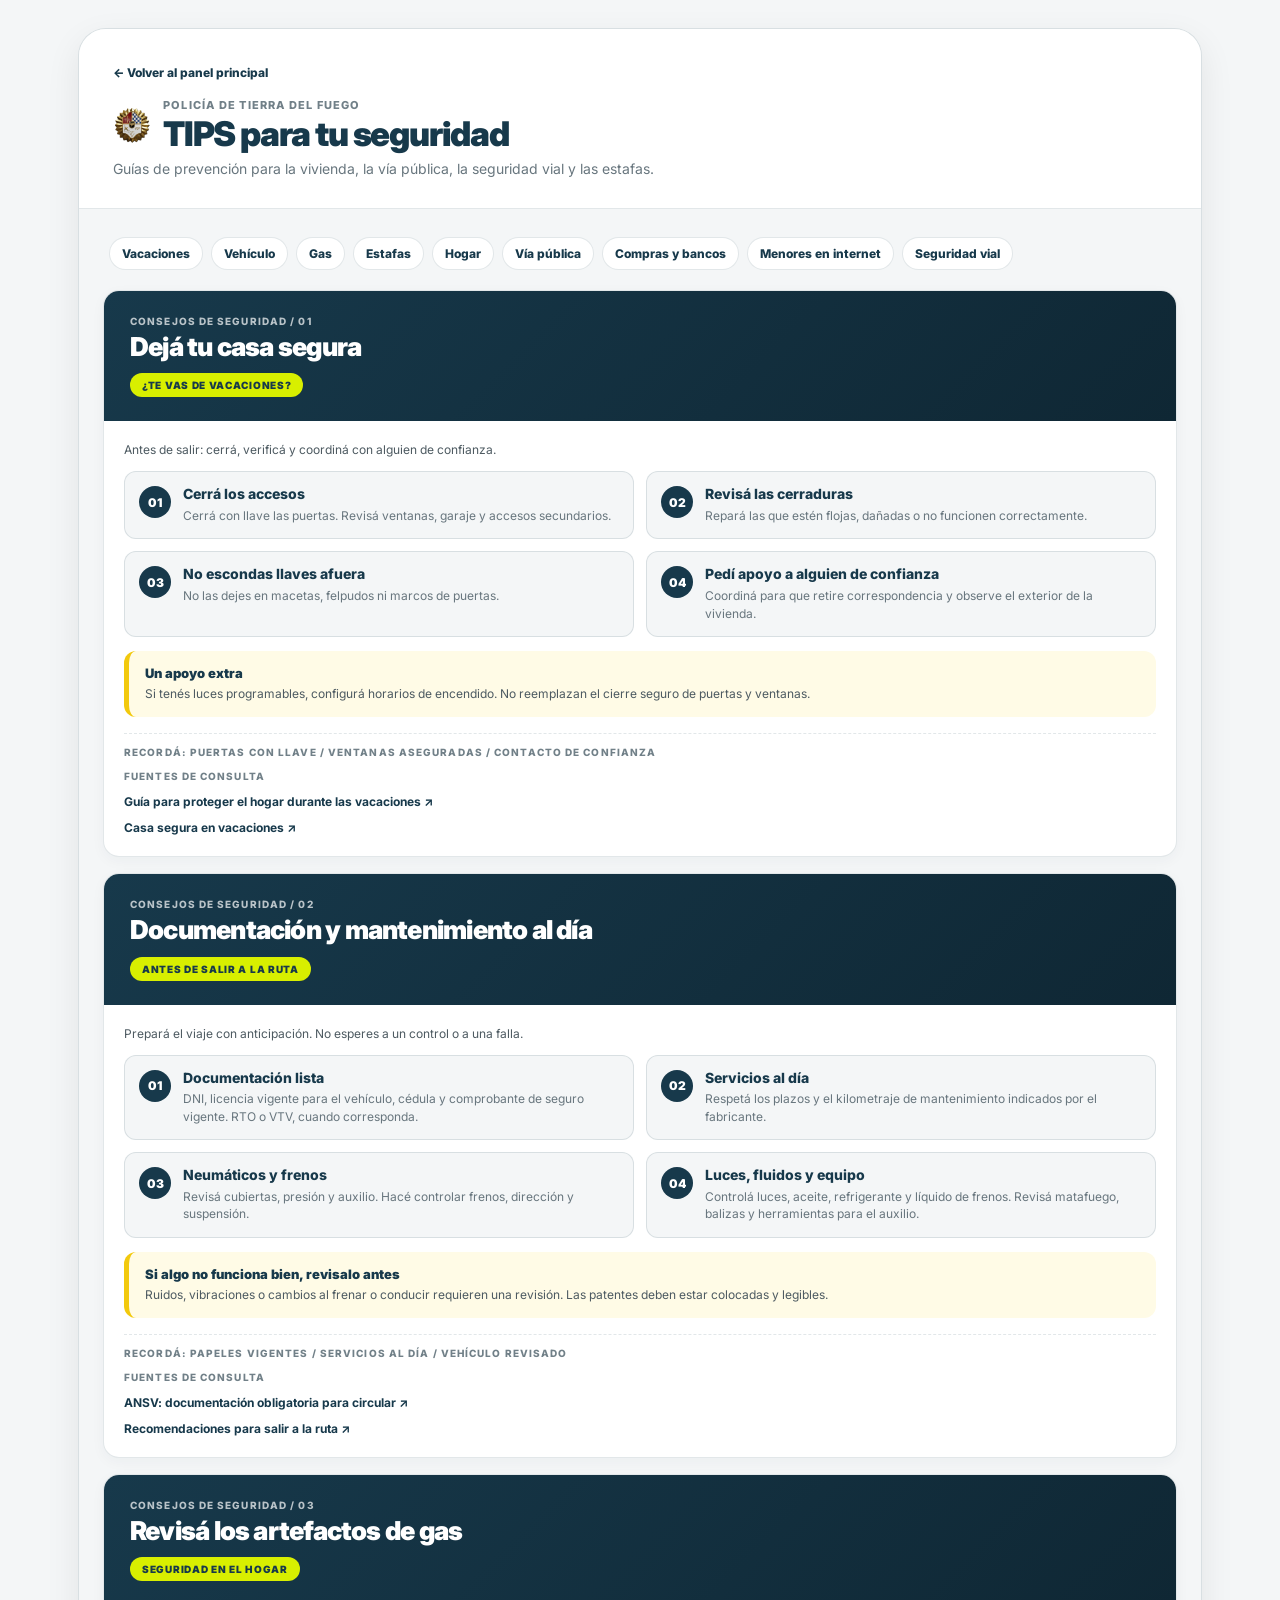
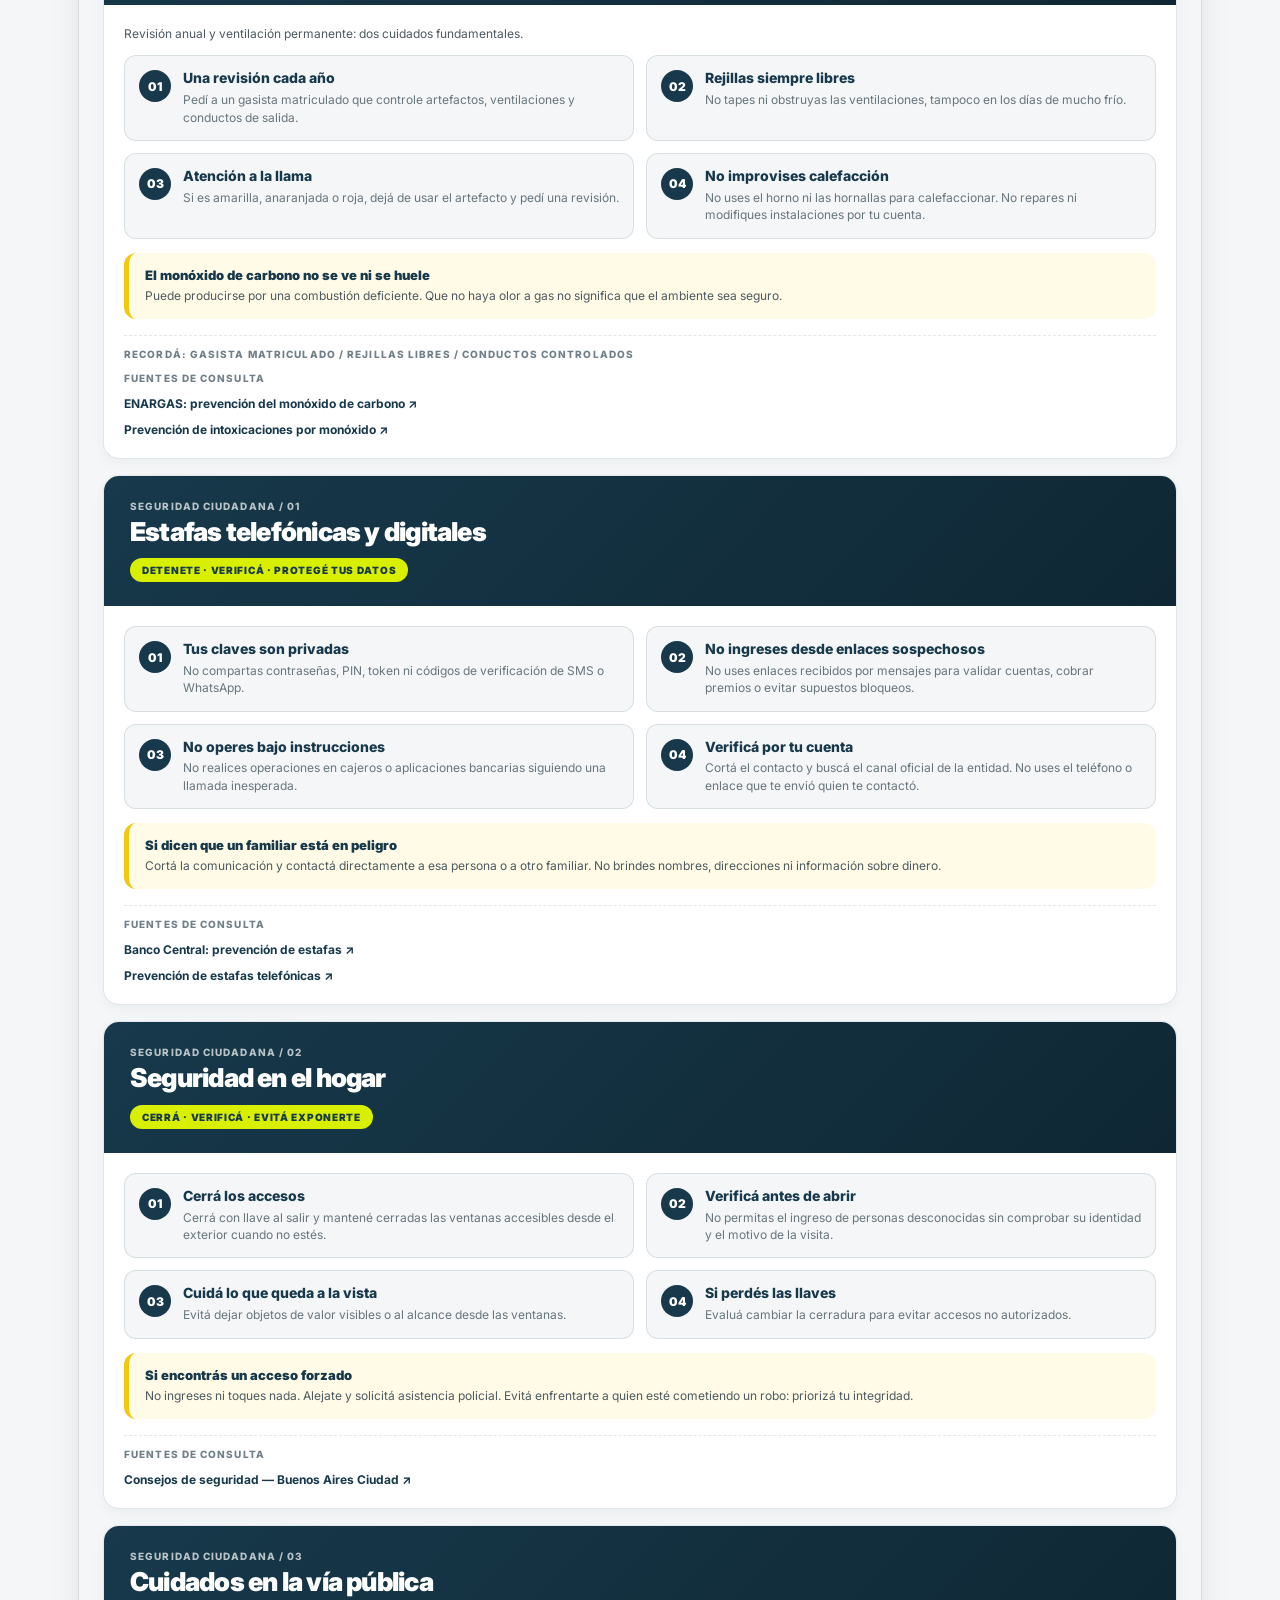
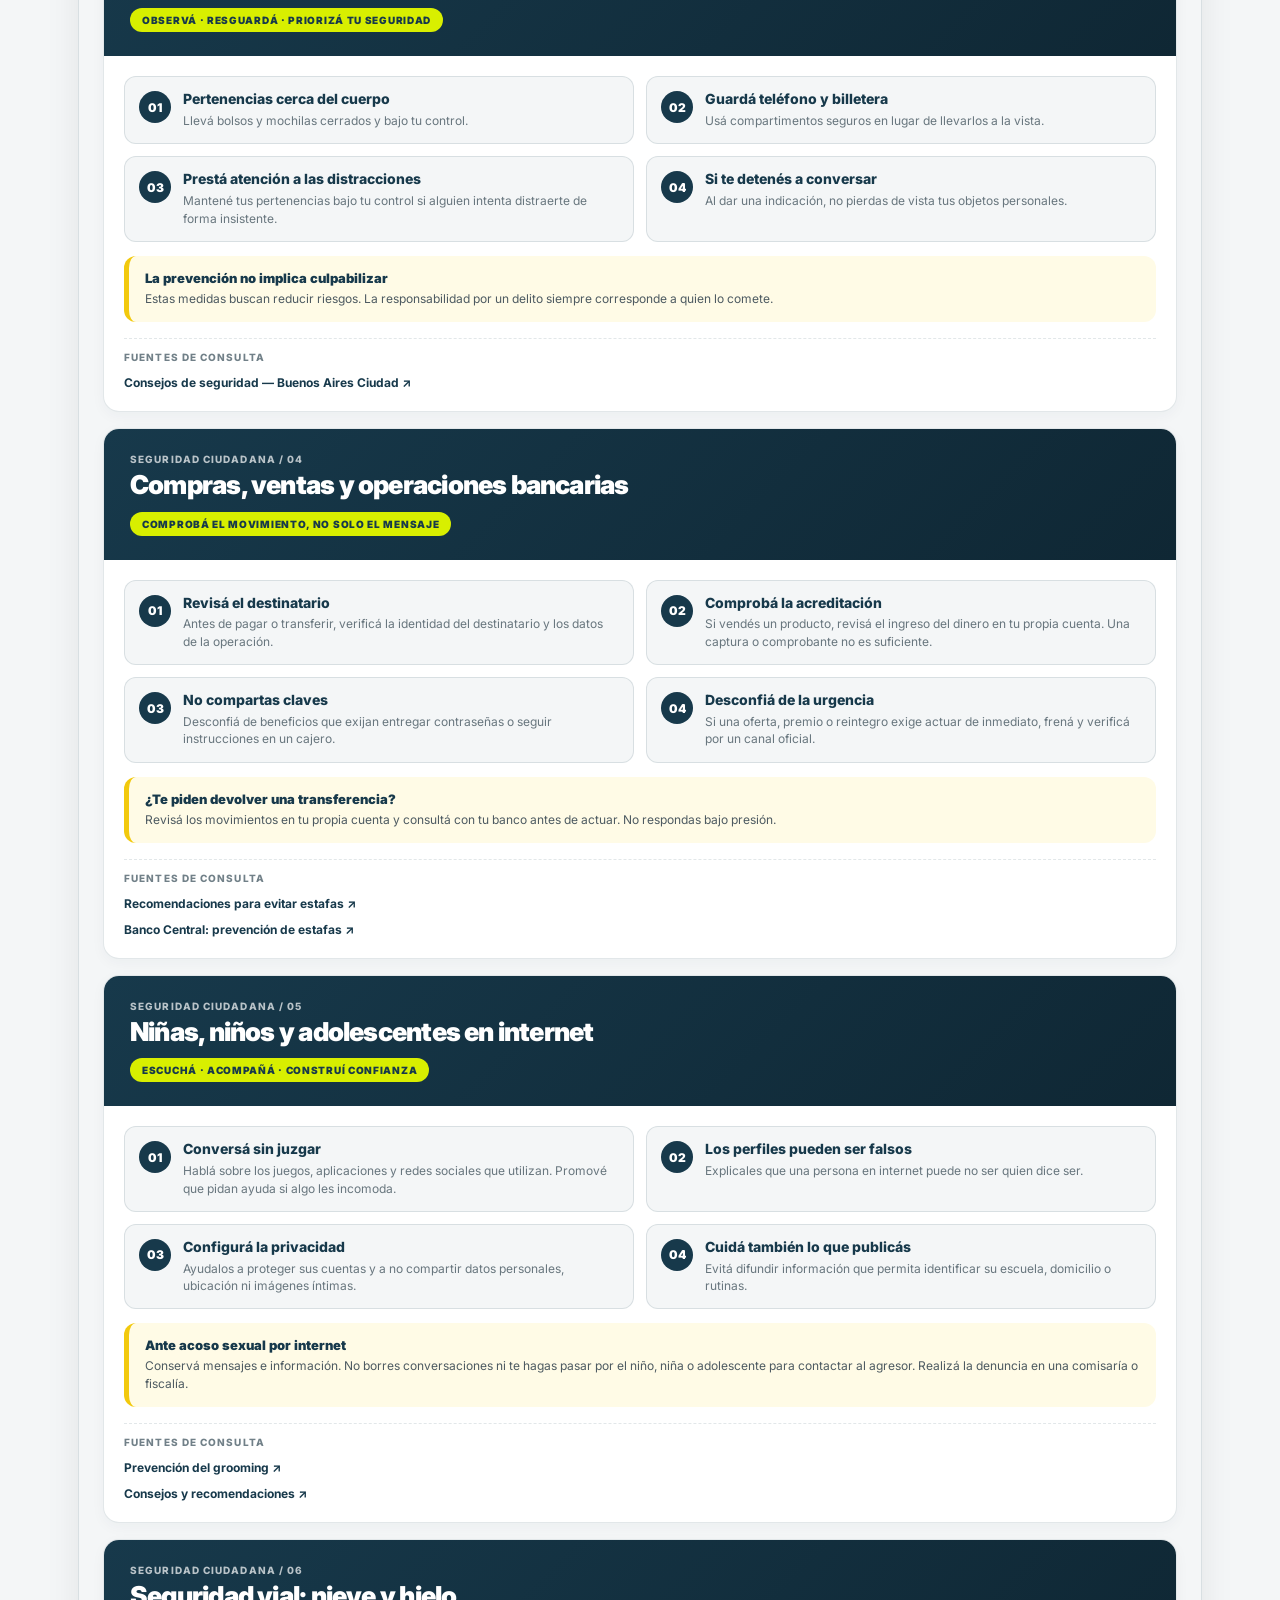
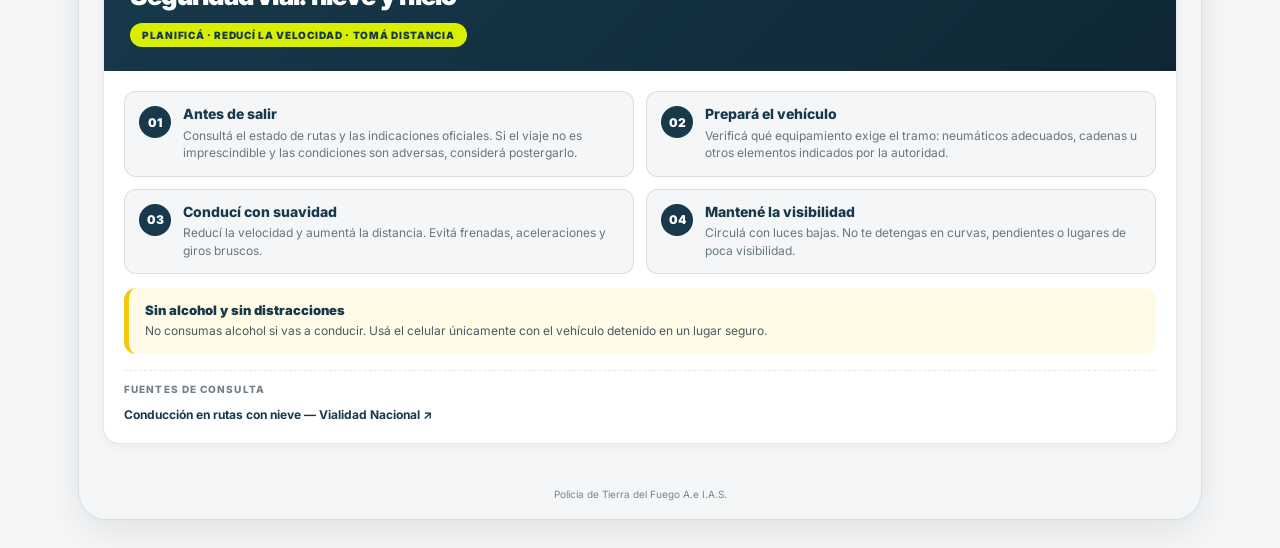
==== consejos.html @ 6f4a9f59 "feat: expand security tips section with detailed guides, navigation, and custom CSS styling" ====
<!doctype html>
<html lang="es">

<head>
  <meta charset="utf-8">
  <meta name="viewport" content="width=device-width,initial-scale=1">
  <title>Consejos de seguridad - Policía de Tierra del Fuego</title>
  <meta name="description"
    content="Guías de prevención para estafas, seguridad en el hogar, vía pública, compras y operaciones bancarias, menores en internet y seguridad vial.">
  <link rel="stylesheet" href="css/styles.css">
</head>

<body>
  <section class="pdtf-safety">
    <div class="pdtf-panel">
      <header class="pdtf-header">
        <a href="index.html" class="pdtf-back">← Volver al panel principal</a>
        <div class="pdtf-header__brand">
          <img src="images/Escudo oro.png" alt="Escudo Policía de Tierra del Fuego" class="pdtf-header__logo">
          <div>
            <p class="pdtf-kicker">Policía de Tierra del Fuego</p>
            <h1 class="pdtf-title">TIPS para tu seguridad</h1>
          </div>
        </div>
        <p class="pdtf-intro">Guías de prevención para la vivienda, la vía pública, la seguridad vial y las estafas.</p>
      </header>

      <main class="pdtf-page-content">
        <nav class="tips-nav" aria-label="Temas">
          <a href="#vacaciones">Vacaciones</a>
          <a href="#vehiculo">Vehículo</a>
          <a href="#gas">Gas</a>
          <a href="#estafas">Estafas</a>
          <a href="#hogar">Hogar</a>
          <a href="#via-publica">Vía pública</a>
          <a href="#compras">Compras y bancos</a>
          <a href="#menores">Menores en internet</a>
          <a href="#vial">Seguridad vial</a>
        </nav>

        <div class="tips-list">

          <article class="tips-card" id="vacaciones">
            <div class="tips-card__head">
              <p class="tips-card__eyebrow">Consejos de seguridad / 01</p>
              <h2 class="tips-card__title">Dejá tu casa segura</h2>
              <span class="tips-card__badge">¿TE VAS DE VACACIONES?</span>
            </div>
            <div class="tips-card__body">
              <p class="tips-card__intro">Antes de salir: cerrá, verificá y coordiná con
                alguien de confianza.</p>
              <ol class="tips-steps">
                <li class="tips-step"><span class="tips-step__num">01</span>
                  <div><span class="tips-step__title">Cerrá los accesos</span><span class="tips-step__desc">Cerrá con
                      llave las puertas. Revisá ventanas, garaje y accesos secundarios.</span></div>
                </li>
                <li class="tips-step"><span class="tips-step__num">02</span>
                  <div><span class="tips-step__title">Revisá las cerraduras</span><span class="tips-step__desc">Repará
                      las que estén flojas, dañadas o no funcionen correctamente.</span></div>
                </li>
                <li class="tips-step"><span class="tips-step__num">03</span>
                  <div><span class="tips-step__title">No escondas llaves afuera</span><span class="tips-step__desc">No
                      las dejes en macetas, felpudos ni marcos de puertas.</span></div>
                </li>
                <li class="tips-step"><span class="tips-step__num">04</span>
                  <div><span class="tips-step__title">Pedí apoyo a alguien de confianza</span><span
                      class="tips-step__desc">Coordiná para que retire correspondencia y observe el exterior de la
                      vivienda.</span></div>
                </li>
              </ol>
              <div class="tips-alert">
                <h3 class="tips-alert__title">Un apoyo extra</h3>
                <p class="tips-alert__text">Si tenés luces programables, configurá horarios de encendido. No reemplazan
                  el cierre seguro de puertas y ventanas.</p>
              </div>
              <div class="tips-sources">
                <p class="tips-sources__title">Recordá: puertas con llave / ventanas aseguradas / contacto de confianza
                </p>
                <p class="tips-sources__title tips-sources__title--spaced">Fuentes de consulta</p>
                <ul>
                  <li><a
                      href="https://www.centinet.com.ar/como-proteger-tu-hogar-durante-las-vacaciones-consejos-esenciales-de-seguridad/"
                      target="_blank" rel="noopener">Guía para proteger el hogar durante las vacaciones</a></li>
                  <li><a href="https://www.detect.com.ar/blog/casa-segura-en-vacaciones" target="_blank"
                      rel="noopener">Casa segura en vacaciones</a></li>
                </ul>
              </div>
            </div>
          </article>

          <article class="tips-card" id="vehiculo">
            <div class="tips-card__head">
              <p class="tips-card__eyebrow">Consejos de seguridad / 02</p>
              <h2 class="tips-card__title">Documentación y mantenimiento al día</h2>
              <span class="tips-card__badge">ANTES DE SALIR A LA RUTA</span>
            </div>
            <div class="tips-card__body">
              <p class="tips-card__intro">Prepará el viaje con anticipación. No esperes a un
                control o a una falla.</p>
              <ol class="tips-steps">
                <li class="tips-step"><span class="tips-step__num">01</span>
                  <div><span class="tips-step__title">Documentación lista</span><span class="tips-step__desc">DNI,
                      licencia vigente para el vehículo, cédula y comprobante de seguro vigente. RTO o VTV, cuando
                      corresponda.</span></div>
                </li>
                <li class="tips-step"><span class="tips-step__num">02</span>
                  <div><span class="tips-step__title">Servicios al día</span><span class="tips-step__desc">Respetá los
                      plazos y el kilometraje de mantenimiento indicados por el fabricante.</span></div>
                </li>
                <li class="tips-step"><span class="tips-step__num">03</span>
                  <div><span class="tips-step__title">Neumáticos y frenos</span><span class="tips-step__desc">Revisá
                      cubiertas, presión y auxilio. Hacé controlar frenos, dirección y suspensión.</span></div>
                </li>
                <li class="tips-step"><span class="tips-step__num">04</span>
                  <div><span class="tips-step__title">Luces, fluidos y equipo</span><span
                      class="tips-step__desc">Controlá luces, aceite, refrigerante y líquido de frenos. Revisá
                      matafuego, balizas y herramientas para el auxilio.</span></div>
                </li>
              </ol>
              <div class="tips-alert">
                <h3 class="tips-alert__title">Si algo no funciona bien, revisalo antes</h3>
                <p class="tips-alert__text">Ruidos, vibraciones o cambios al frenar o conducir requieren una revisión.
                  Las patentes deben estar colocadas y legibles.</p>
              </div>
              <div class="tips-sources">
                <p class="tips-sources__title">Recordá: papeles vigentes / servicios al día / vehículo revisado</p>
                <p class="tips-sources__title tips-sources__title--spaced">Fuentes de consulta</p>
                <ul>
                  <li><a href="https://www.argentina.gob.ar/seguridadvial/licencianacional/documentacion"
                      target="_blank" rel="noopener">ANSV: documentación obligatoria para circular</a></li>
                  <li><a
                      href="https://www.argentina.gob.ar/noticias/recomendaciones-para-salir-la-ruta-sin-complicaciones"
                      target="_blank" rel="noopener">Recomendaciones para salir a la ruta</a></li>
                </ul>
              </div>
            </div>
          </article>

          <article class="tips-card" id="gas">
            <div class="tips-card__head">
              <p class="tips-card__eyebrow">Consejos de seguridad / 03</p>
              <h2 class="tips-card__title">Revisá los artefactos de gas</h2>
              <span class="tips-card__badge">SEGURIDAD EN EL HOGAR</span>
            </div>
            <div class="tips-card__body">
              <p class="tips-card__intro">Revisión anual y ventilación permanente: dos
                cuidados fundamentales.</p>
              <ol class="tips-steps">
                <li class="tips-step"><span class="tips-step__num">01</span>
                  <div><span class="tips-step__title">Una revisión cada año</span><span class="tips-step__desc">Pedí a
                      un gasista matriculado que controle artefactos, ventilaciones y conductos de salida.</span></div>
                </li>
                <li class="tips-step"><span class="tips-step__num">02</span>
                  <div><span class="tips-step__title">Rejillas siempre libres</span><span class="tips-step__desc">No
                      tapes ni obstruyas las ventilaciones, tampoco en los días de mucho frío.</span></div>
                </li>
                <li class="tips-step"><span class="tips-step__num">03</span>
                  <div><span class="tips-step__title">Atención a la llama</span><span class="tips-step__desc">Si es
                      amarilla, anaranjada o roja, dejá de usar el artefacto y pedí una revisión.</span></div>
                </li>
                <li class="tips-step"><span class="tips-step__num">04</span>
                  <div><span class="tips-step__title">No improvises calefacción</span><span class="tips-step__desc">No
                      uses el horno ni las hornallas para calefaccionar. No repares ni modifiques instalaciones por tu
                      cuenta.</span></div>
                </li>
              </ol>
              <div class="tips-alert">
                <h3 class="tips-alert__title">El monóxido de carbono no se ve ni se huele</h3>
                <p class="tips-alert__text">Puede producirse por una combustión deficiente. Que no haya olor a gas no
                  significa que el ambiente sea seguro.</p>
              </div>
              <div class="tips-sources">
                <p class="tips-sources__title">Recordá: gasista matriculado / rejillas libres / conductos controlados
                </p>
                <p class="tips-sources__title tips-sources__title--spaced">Fuentes de consulta</p>
                <ul>
                  <li><a href="https://www.enargas.gob.ar/secciones/monoxido-de-carbono/monoxido-de-carbono.php"
                      target="_blank" rel="noopener">ENARGAS: prevención del monóxido de carbono</a></li>
                  <li><a href="https://www.argentina.gob.ar/produccion/prevencion-intoxicacion-monoxido-carbono"
                      target="_blank" rel="noopener">Prevención de intoxicaciones por monóxido</a></li>
                </ul>
              </div>
            </div>
          </article>


          <article class="tips-card" id="estafas">
            <div class="tips-card__head">
              <p class="tips-card__eyebrow">Seguridad ciudadana / 01</p>
              <h2 class="tips-card__title">Estafas telefónicas y digitales</h2>
              <span class="tips-card__badge">DETENETE · VERIFICÁ · PROTEGÉ TUS DATOS</span>
            </div>
            <div class="tips-card__body">
              <ol class="tips-steps">
                <li class="tips-step"><span class="tips-step__num">01</span>
                  <div><span class="tips-step__title">Tus claves son privadas</span><span class="tips-step__desc">No
                      compartas contraseñas, PIN, token ni códigos de verificación de SMS o WhatsApp.</span></div>
                </li>
                <li class="tips-step"><span class="tips-step__num">02</span>
                  <div><span class="tips-step__title">No ingreses desde enlaces sospechosos</span><span
                      class="tips-step__desc">No uses enlaces recibidos por mensajes para validar cuentas, cobrar
                      premios o evitar supuestos bloqueos.</span></div>
                </li>
                <li class="tips-step"><span class="tips-step__num">03</span>
                  <div><span class="tips-step__title">No operes bajo instrucciones</span><span
                      class="tips-step__desc">No realices operaciones en cajeros o aplicaciones bancarias siguiendo una
                      llamada inesperada.</span></div>
                </li>
                <li class="tips-step"><span class="tips-step__num">04</span>
                  <div><span class="tips-step__title">Verificá por tu cuenta</span><span class="tips-step__desc">Cortá
                      el contacto y buscá el canal oficial de la entidad. No uses el teléfono o enlace que te envió
                      quien te contactó.</span></div>
                </li>
              </ol>
              <div class="tips-alert">
                <h3 class="tips-alert__title">Si dicen que un familiar está en peligro</h3>
                <p class="tips-alert__text">Cortá la comunicación y contactá directamente a esa persona o a otro
                  familiar. No brindes nombres, direcciones ni información sobre dinero.</p>
              </div>
              <div class="tips-sources">
                <p class="tips-sources__title">Fuentes de consulta</p>
                <ul>
                  <li><a href="https://www.bcra.gob.ar/como-prevenir-estafas-virtuales/" target="_blank"
                      rel="noopener">Banco Central: prevención de estafas</a></li>
                  <li><a
                      href="https://buenosaires.gob.ar/gcaba_historico/seguridad/consejos-para-evitar-estafas-virtuales-y-telefonicas"
                      target="_blank" rel="noopener">Prevención de estafas telefónicas</a></li>
                </ul>
              </div>
            </div>
          </article>

          <article class="tips-card" id="hogar">
            <div class="tips-card__head">
              <p class="tips-card__eyebrow">Seguridad ciudadana / 02</p>
              <h2 class="tips-card__title">Seguridad en el hogar</h2>
              <span class="tips-card__badge">CERRÁ · VERIFICÁ · EVITÁ EXPONERTE</span>
            </div>
            <div class="tips-card__body">
              <ol class="tips-steps">
                <li class="tips-step"><span class="tips-step__num">01</span>
                  <div><span class="tips-step__title">Cerrá los accesos</span><span class="tips-step__desc">Cerrá con
                      llave al salir y mantené cerradas las ventanas accesibles desde el exterior cuando no
                      estés.</span></div>
                </li>
                <li class="tips-step"><span class="tips-step__num">02</span>
                  <div><span class="tips-step__title">Verificá antes de abrir</span><span class="tips-step__desc">No
                      permitas el ingreso de personas desconocidas sin comprobar su identidad y el motivo de la
                      visita.</span></div>
                </li>
                <li class="tips-step"><span class="tips-step__num">03</span>
                  <div><span class="tips-step__title">Cuidá lo que queda a la vista</span><span
                      class="tips-step__desc">Evitá dejar objetos de valor visibles o al alcance desde las
                      ventanas.</span></div>
                </li>
                <li class="tips-step"><span class="tips-step__num">04</span>
                  <div><span class="tips-step__title">Si perdés las llaves</span><span class="tips-step__desc">Evaluá
                      cambiar la cerradura para evitar accesos no autorizados.</span></div>
                </li>
              </ol>
              <div class="tips-alert">
                <h3 class="tips-alert__title">Si encontrás un acceso forzado</h3>
                <p class="tips-alert__text">No ingreses ni toques nada. Alejate y solicitá asistencia policial. Evitá
                  enfrentarte a quien esté cometiendo un robo: priorizá tu integridad.</p>
              </div>
              <div class="tips-sources">
                <p class="tips-sources__title">Fuentes de consulta</p>
                <ul>
                  <li><a href="https://buenosaires.gob.ar/gcaba_historico/noticias/consejos-de-seguridad"
                      target="_blank" rel="noopener">Consejos de seguridad — Buenos Aires Ciudad</a></li>
                </ul>
              </div>
            </div>
          </article>

          <article class="tips-card" id="via-publica">
            <div class="tips-card__head">
              <p class="tips-card__eyebrow">Seguridad ciudadana / 03</p>
              <h2 class="tips-card__title">Cuidados en la vía pública</h2>
              <span class="tips-card__badge">OBSERVÁ · RESGUARDÁ · PRIORIZÁ TU SEGURIDAD</span>
            </div>
            <div class="tips-card__body">
              <ol class="tips-steps">
                <li class="tips-step"><span class="tips-step__num">01</span>
                  <div><span class="tips-step__title">Pertenencias cerca del cuerpo</span><span
                      class="tips-step__desc">Llevá bolsos y mochilas cerrados y bajo tu control.</span></div>
                </li>
                <li class="tips-step"><span class="tips-step__num">02</span>
                  <div><span class="tips-step__title">Guardá teléfono y billetera</span><span
                      class="tips-step__desc">Usá compartimentos seguros en lugar de llevarlos a la vista.</span></div>
                </li>
                <li class="tips-step"><span class="tips-step__num">03</span>
                  <div><span class="tips-step__title">Prestá atención a las distracciones</span><span
                      class="tips-step__desc">Mantené tus pertenencias bajo tu control si alguien intenta distraerte de
                      forma insistente.</span></div>
                </li>
                <li class="tips-step"><span class="tips-step__num">04</span>
                  <div><span class="tips-step__title">Si te detenés a conversar</span><span class="tips-step__desc">Al
                      dar una indicación, no pierdas de vista tus objetos personales.</span></div>
                </li>
              </ol>
              <div class="tips-alert">
                <h3 class="tips-alert__title">La prevención no implica culpabilizar</h3>
                <p class="tips-alert__text">Estas medidas buscan reducir riesgos. La responsabilidad por un delito
                  siempre corresponde a quien lo comete.</p>
              </div>
              <div class="tips-sources">
                <p class="tips-sources__title">Fuentes de consulta</p>
                <ul>
                  <li><a href="https://buenosaires.gob.ar/gcaba_historico/noticias/consejos-de-seguridad"
                      target="_blank" rel="noopener">Consejos de seguridad — Buenos Aires Ciudad</a></li>
                </ul>
              </div>
            </div>
          </article>

          <article class="tips-card" id="compras">
            <div class="tips-card__head">
              <p class="tips-card__eyebrow">Seguridad ciudadana / 04</p>
              <h2 class="tips-card__title">Compras, ventas y operaciones bancarias</h2>
              <span class="tips-card__badge">COMPROBÁ EL MOVIMIENTO, NO SOLO EL MENSAJE</span>
            </div>
            <div class="tips-card__body">
              <ol class="tips-steps">
                <li class="tips-step"><span class="tips-step__num">01</span>
                  <div><span class="tips-step__title">Revisá el destinatario</span><span class="tips-step__desc">Antes
                      de pagar o transferir, verificá la identidad del destinatario y los datos de la operación.</span>
                  </div>
                </li>
                <li class="tips-step"><span class="tips-step__num">02</span>
                  <div><span class="tips-step__title">Comprobá la acreditación</span><span class="tips-step__desc">Si
                      vendés un producto, revisá el ingreso del dinero en tu propia cuenta. Una captura o comprobante no
                      es suficiente.</span></div>
                </li>
                <li class="tips-step"><span class="tips-step__num">03</span>
                  <div><span class="tips-step__title">No compartas claves</span><span class="tips-step__desc">Desconfiá
                      de beneficios que exijan entregar contraseñas o seguir instrucciones en un cajero.</span></div>
                </li>
                <li class="tips-step"><span class="tips-step__num">04</span>
                  <div><span class="tips-step__title">Desconfiá de la urgencia</span><span class="tips-step__desc">Si
                      una oferta, premio o reintegro exige actuar de inmediato, frená y verificá por un canal
                      oficial.</span></div>
                </li>
              </ol>
              <div class="tips-alert">
                <h3 class="tips-alert__title">¿Te piden devolver una transferencia?</h3>
                <p class="tips-alert__text">Revisá los movimientos en tu propia cuenta y consultá con tu banco antes de
                  actuar. No respondas bajo presión.</p>
              </div>
              <div class="tips-sources">
                <p class="tips-sources__title">Fuentes de consulta</p>
                <ul>
                  <li><a
                      href="https://www.argentina.gob.ar/seguridad/ciberdelito/recomendaciones-para-evitar-estafas-en-internet"
                      target="_blank" rel="noopener">Recomendaciones para evitar estafas</a></li>
                  <li><a href="https://www.bcra.gob.ar/como-prevenir-estafas-virtuales/" target="_blank"
                      rel="noopener">Banco Central: prevención de estafas</a></li>
                </ul>
              </div>
            </div>
          </article>

          <article class="tips-card" id="menores">
            <div class="tips-card__head">
              <p class="tips-card__eyebrow">Seguridad ciudadana / 05</p>
              <h2 class="tips-card__title">Niñas, niños y adolescentes en internet</h2>
              <span class="tips-card__badge">ESCUCHÁ · ACOMPAÑÁ · CONSTRUÍ CONFIANZA</span>
            </div>
            <div class="tips-card__body">
              <ol class="tips-steps">
                <li class="tips-step"><span class="tips-step__num">01</span>
                  <div><span class="tips-step__title">Conversá sin juzgar</span><span class="tips-step__desc">Hablá
                      sobre los juegos, aplicaciones y redes sociales que utilizan. Promové que pidan ayuda si algo les
                      incomoda.</span></div>
                </li>
                <li class="tips-step"><span class="tips-step__num">02</span>
                  <div><span class="tips-step__title">Los perfiles pueden ser falsos</span><span
                      class="tips-step__desc">Explicales que una persona en internet puede no ser quien dice ser.</span>
                  </div>
                </li>
                <li class="tips-step"><span class="tips-step__num">03</span>
                  <div><span class="tips-step__title">Configurá la privacidad</span><span
                      class="tips-step__desc">Ayudalos a proteger sus cuentas y a no compartir datos personales,
                      ubicación ni imágenes íntimas.</span></div>
                </li>
                <li class="tips-step"><span class="tips-step__num">04</span>
                  <div><span class="tips-step__title">Cuidá también lo que publicás</span><span
                      class="tips-step__desc">Evitá difundir información que permita identificar su escuela, domicilio o
                      rutinas.</span></div>
                </li>
              </ol>
              <div class="tips-alert">
                <h3 class="tips-alert__title">Ante acoso sexual por internet</h3>
                <p class="tips-alert__text">Conservá mensajes e información. No borres conversaciones ni te hagas pasar
                  por el niño, niña o adolescente para contactar al agresor. Realizá la denuncia en una comisaría o
                  fiscalía.</p>
              </div>
              <div class="tips-sources">
                <p class="tips-sources__title">Fuentes de consulta</p>
                <ul>
                  <li><a
                      href="https://www.argentina.gob.ar/justicia/convosenlaweb/situaciones/estrategias-para-prevenir-el-grooming"
                      target="_blank" rel="noopener">Prevención del grooming</a></li>
                  <li><a
                      href="https://www.argentina.gob.ar/justicia/consejos-y-recomendaciones-para-prevenir-el-grooming"
                      target="_blank" rel="noopener">Consejos y recomendaciones</a></li>
                </ul>
              </div>
            </div>
          </article>

          <article class="tips-card" id="vial">
            <div class="tips-card__head">
              <p class="tips-card__eyebrow">Seguridad ciudadana / 06</p>
              <h2 class="tips-card__title">Seguridad vial: nieve y hielo</h2>
              <span class="tips-card__badge">PLANIFICÁ · REDUCÍ LA VELOCIDAD · TOMÁ DISTANCIA</span>
            </div>
            <div class="tips-card__body">
              <ol class="tips-steps">
                <li class="tips-step"><span class="tips-step__num">01</span>
                  <div><span class="tips-step__title">Antes de salir</span><span class="tips-step__desc">Consultá el
                      estado de rutas y las indicaciones oficiales. Si el viaje no es imprescindible y las condiciones
                      son adversas, considerá postergarlo.</span></div>
                </li>
                <li class="tips-step"><span class="tips-step__num">02</span>
                  <div><span class="tips-step__title">Prepará el vehículo</span><span class="tips-step__desc">Verificá
                      qué equipamiento exige el tramo: neumáticos adecuados, cadenas u otros elementos indicados por la
                      autoridad.</span></div>
                </li>
                <li class="tips-step"><span class="tips-step__num">03</span>
                  <div><span class="tips-step__title">Conducí con suavidad</span><span class="tips-step__desc">Reducí la
                      velocidad y aumentá la distancia. Evitá frenadas, aceleraciones y giros bruscos.</span></div>
                </li>
                <li class="tips-step"><span class="tips-step__num">04</span>
                  <div><span class="tips-step__title">Mantené la visibilidad</span><span class="tips-step__desc">Circulá
                      con luces bajas. No te detengas en curvas, pendientes o lugares de poca visibilidad.</span></div>
                </li>
              </ol>
              <div class="tips-alert">
                <h3 class="tips-alert__title">Sin alcohol y sin distracciones</h3>
                <p class="tips-alert__text">No consumas alcohol si vas a conducir. Usá el celular únicamente con el
                  vehículo detenido en un lugar seguro.</p>
              </div>
              <div class="tips-sources">
                <p class="tips-sources__title">Fuentes de consulta</p>
                <ul>
                  <li><a
                      href="https://www.argentina.gob.ar/noticias/recomendaciones-para-manejar-en-rutas-y-caminos-con-nieve-sobre-la-calzada"
                      target="_blank" rel="noopener">Conducción en rutas con nieve — Vialidad Nacional</a></li>
                </ul>
              </div>
            </div>
          </article>

        </div>
      </main>

      <footer class="pdtf-footer">Policía de Tierra del Fuego A.e I.A.S.</footer>
    </div>
  </section>
</body>

</html>
---- css/styles.css ----
@import url('https://fonts.googleapis.com/css2?family=Inter:wght@400;500;600;700;800;900&display=swap');
:root{--pdtf-blue:#17394b;--pdtf-blue-dark:#0f2734;--pdtf-green:#047e1a;--pdtf-red:#f20d0d;--pdtf-yellow:#f2c90d;--pdtf-lime:#d8ef00;--pdtf-bg:#f4f6f7;--pdtf-card-bg:#fff;--pdtf-muted:#68767e;--pdtf-line:rgba(23,57,75,.12);--pdtf-shadow:0 12px 34px rgba(0,0,0,.08);--pdtf-shadow-hover:0 12px 28px rgba(23,57,75,.12);--pdtf-radius-lg:24px;--pdtf-radius-md:16px;--pdtf-transition:all .2s cubic-bezier(.4,0,.2,1)}
*{box-sizing:border-box}html,body{margin:0;background:var(--pdtf-bg)}body{color:var(--pdtf-blue);font-family:Inter,-apple-system,BlinkMacSystemFont,"Segoe UI",sans-serif;-webkit-font-smoothing:antialiased}
.pdtf-safety{width:100%;max-width:1180px;margin:auto;padding:16px}.pdtf-panel{overflow:hidden;background:var(--pdtf-bg);border:1px solid var(--pdtf-line);border-radius:var(--pdtf-radius-lg);box-shadow:var(--pdtf-shadow)}.pdtf-header{padding:22px 18px 20px;background:#fff;border-bottom:1px solid var(--pdtf-line)}.pdtf-header__brand{display:flex;align-items:center;gap:12px;margin-bottom:8px}.pdtf-header__logo{width:auto;height:38px;object-fit:contain}.pdtf-kicker{margin:0;color:#718088;font-size:11px;font-weight:800;letter-spacing:.11em;text-transform:uppercase}.pdtf-title{margin:4px 0 0;color:var(--pdtf-blue);font-size:clamp(23px,7vw,34px);font-weight:900;letter-spacing:-.035em;line-height:1.04}.pdtf-intro{max-width:650px;margin:8px 0 0;color:var(--pdtf-muted);font-size:13px;line-height:1.45}.pdtf-back{display:inline-flex;align-items:center;gap:7px;margin-bottom:18px;color:var(--pdtf-blue);font-size:12px;font-weight:800;text-decoration:none}.pdtf-back:hover{color:#35647c}.pdtf-back svg{width:16px;height:16px}
.pdtf-911{display:grid;grid-template-columns:1fr auto;gap:16px;align-items:center;padding:24px 18px;background:linear-gradient(135deg,var(--pdtf-blue),var(--pdtf-blue-dark));color:#fff;text-decoration:none;transition:var(--pdtf-transition)}.pdtf-911:hover{background:linear-gradient(135deg,#1d465c,#123041)}.pdtf-911__number{display:block;font-size:clamp(76px,23vw,128px);font-weight:900;letter-spacing:-.075em;line-height:.8}.pdtf-911__title{display:block;margin-top:15px;font-size:17px;font-weight:800}.pdtf-911__desc{display:block;max-width:580px;margin-top:7px;color:rgba(255,255,255,.82);font-size:12px;line-height:1.45}.pdtf-911__badge{display:inline-flex;align-items:center;gap:6px;margin-top:12px;padding:6px 12px;border-radius:999px;background:var(--pdtf-lime);color:var(--pdtf-blue);font-size:10px;font-weight:900;letter-spacing:.07em}.pdtf-911__badge:before{width:6px;height:6px;border-radius:50%;background:var(--pdtf-blue);content:''}.pdtf-911__call{display:grid;width:58px;height:58px;place-items:center;border-radius:50%;background:#fff;color:var(--pdtf-blue);box-shadow:0 6px 18px rgba(0,0,0,.2);transition:var(--pdtf-transition)}.pdtf-911:hover .pdtf-911__call{background:var(--pdtf-lime);transform:scale(1.08)}.pdtf-911__call svg{width:28px;height:28px}
.pdtf-emergency-grid{display:grid;grid-template-columns:repeat(3,minmax(0,1fr));gap:1px;background:var(--pdtf-line);border-bottom:1px solid var(--pdtf-line)}.pdtf-emergency{display:flex;min-width:0;min-height:154px;flex-direction:column;justify-content:space-between;padding:16px 10px 14px;color:#fff;text-decoration:none;transition:var(--pdtf-transition)}.pdtf-emergency--107{background:var(--pdtf-green)}.pdtf-emergency--100{background:var(--pdtf-red)}.pdtf-emergency--103{background:var(--pdtf-yellow);color:#252525}.pdtf-emergency__icon{width:28px;height:28px;margin-bottom:12px}.pdtf-emergency__number{display:block;font-size:clamp(34px,11vw,54px);font-weight:900;letter-spacing:-.065em;line-height:.85}.pdtf-emergency__label{display:block;margin-top:9px;font-size:10px;font-weight:800;line-height:1.15;text-transform:uppercase}.pdtf-emergency__action{margin-top:16px;font-size:9px;font-weight:800;letter-spacing:.03em;opacity:.9;text-transform:uppercase}
.pdtf-tools,.pdtf-page-content{padding:18px 12px 12px}.pdtf-section-title{margin:0 6px 12px;font-size:14px;font-weight:900;letter-spacing:.04em;text-transform:uppercase}.pdtf-tool-grid,.pdtf-zone-grid,.comisarias-grid{display:grid;grid-template-columns:1fr;gap:10px}.pdtf-tool,.pdtf-zone-card,.comisaria-card{border:1px solid var(--pdtf-line);border-radius:var(--pdtf-radius-md);background:#fff;box-shadow:0 4px 14px rgba(23,57,75,.04);transition:var(--pdtf-transition)}.pdtf-tool:hover,.pdtf-zone-card:hover,.comisaria-card:hover{border-color:rgba(23,57,75,.35);box-shadow:var(--pdtf-shadow-hover);transform:translateY(-3px)}.pdtf-tool{display:flex;min-height:132px;flex-direction:column;justify-content:space-between;gap:16px;padding:16px 13px;color:var(--pdtf-blue);text-decoration:none}.pdtf-tool__icon{width:35px;height:35px}.pdtf-tool__title{display:block;font-size:13px;font-weight:800;line-height:1.18}.pdtf-tool__desc{display:block;margin-top:5px;color:var(--pdtf-muted);font-size:10px;line-height:1.3}.pdtf-footer{margin-top:6px;padding:15px 18px 18px;color:#77858c;font-size:10px;line-height:1.4;text-align:center}
.pdtf-zone-card{display:flex;min-height:150px;flex-direction:column;justify-content:space-between;gap:18px;padding:18px;color:var(--pdtf-blue);text-decoration:none}.pdtf-zone-card__icon{width:38px;height:38px}.pdtf-zone-card__name{display:block;font-size:18px;font-weight:900;letter-spacing:-.025em}.pdtf-zone-card__city{display:block;margin-top:5px;color:var(--pdtf-muted);font-size:12px;font-weight:600}.pdtf-zone-card__action{font-size:11px;font-weight:800;text-transform:uppercase}.pdtf-navigation{display:flex;justify-content:center;padding:22px 12px 6px}.pdtf-button{display:inline-flex;align-items:center;gap:8px;padding:10px 14px;border:1px solid var(--pdtf-line);border-radius:10px;background:#fff;color:var(--pdtf-blue);font-size:12px;font-weight:800;text-decoration:none;transition:var(--pdtf-transition)}.pdtf-button:hover{border-color:var(--pdtf-blue);background:var(--pdtf-blue);color:#fff}.pdtf-button svg{width:17px;height:17px}
.loading-spinner{display:flex;min-height:210px;flex-direction:column;align-items:center;justify-content:center;gap:12px;color:var(--pdtf-muted);font-size:13px}.loading-spinner.hidden{display:none}.spinner{width:32px;height:32px;border:3px solid rgba(23,57,75,.15);border-top-color:var(--pdtf-blue);border-radius:50%;animation:pdtf-spin .8s linear infinite}@keyframes pdtf-spin{to{transform:rotate(360deg)}}.comisaria-card{display:flex;overflow:hidden;flex-direction:column}.comisaria-img-wrapper{height:150px;background:linear-gradient(135deg,var(--pdtf-blue),var(--pdtf-blue-dark))}.comisaria-img-wrapper img{width:100%;height:100%;object-fit:cover}.comisaria-info{display:flex;flex-grow:1;flex-direction:column;padding:18px}.comisaria-title{margin:0 0 14px;font-size:19px;font-weight:900;letter-spacing:-.025em;line-height:1.14}.comisaria-title .city-suffix{display:block;margin-top:5px;color:var(--pdtf-muted);font-size:12px;font-weight:600;letter-spacing:0}.comisaria-contact-list{display:grid;gap:7px;margin:0 0 18px;padding:0;color:var(--pdtf-muted);font-size:12px;font-weight:600;line-height:1.35;list-style:none}.comisaria-contact-list li{display:flex;gap:7px}.comisaria-contact-list li:before{width:5px;height:5px;flex:none;margin-top:5px;border-radius:50%;background:var(--pdtf-blue);content:''}.comisaria-actions{display:grid;grid-template-columns:repeat(3,1fr);gap:8px;margin-top:auto}.action-btn{display:inline-flex;align-items:center;justify-content:center;gap:5px;min-height:38px;padding:8px 5px;border:1px solid var(--pdtf-line);border-radius:9px;background:var(--pdtf-bg);color:var(--pdtf-blue);font-size:11px;font-weight:800;text-decoration:none;transition:var(--pdtf-transition)}.action-btn:hover{border-color:var(--pdtf-blue);background:var(--pdtf-blue);color:#fff}.action-btn svg{width:15px;height:15px}.pdtf-empty,.pdtf-placeholder{width:100%;padding:24px 18px;border:1px dashed var(--pdtf-line);border-radius:var(--pdtf-radius-md);color:var(--pdtf-muted);font-size:13px;line-height:1.55;text-align:center}.pdtf-placeholder{background:rgba(255,255,255,.55);text-align:left}.pdtf-safety a:focus-visible{outline:3px solid #6ba9c8;outline-offset:3px}.pdtf-iframe-wrapper{width:100%;height:75vh;min-height:520px;border-radius:var(--pdtf-radius-md);overflow:hidden;border:1px solid var(--pdtf-line);background:#fff;box-shadow:0 4px 14px rgba(23,57,75,.04)}.pdtf-iframe{width:100%;height:100%;border:none;display:block}.pdtf-iframe-fallback{margin-top:12px;text-align:center;font-size:12px;color:var(--pdtf-muted)}.pdtf-iframe-fallback a{color:var(--pdtf-blue);font-weight:700;text-decoration:none}.pdtf-iframe-fallback a:hover{text-decoration:underline}
@media(min-width:700px){.pdtf-safety{padding:22px}.pdtf-panel{border-radius:28px}.pdtf-header{padding:28px 28px 24px}.pdtf-intro{font-size:14px}.pdtf-911{padding:34px 30px;gap:30px}.pdtf-911__call{width:68px;height:68px}.pdtf-911__title{font-size:20px}.pdtf-911__desc{font-size:13px}.pdtf-emergency{min-height:190px;padding:22px}.pdtf-emergency__icon{width:34px;height:34px}.pdtf-emergency__label{font-size:12px}.pdtf-emergency__action{font-size:10px}.pdtf-tools,.pdtf-page-content{padding:24px 20px 18px}.pdtf-tool-grid{grid-template-columns:repeat(2,minmax(0,1fr));gap:12px}.pdtf-zone-grid,.comisarias-grid{grid-template-columns:repeat(3,minmax(0,1fr));gap:12px}.pdtf-tool{min-height:150px;padding:18px}.pdtf-tool__title{font-size:14px}.pdtf-tool__desc{font-size:11px}.comisaria-img-wrapper{height:170px}}@media(min-width:1024px){.pdtf-safety{padding:28px}.pdtf-header{padding:32px 34px 28px}.pdtf-911{padding:40px 36px}.pdtf-911__number{font-size:132px}.pdtf-emergency{min-height:210px;padding:26px}.pdtf-tools,.pdtf-page-content{padding:28px 24px 22px}.pdtf-tool-grid{grid-template-columns:repeat(4,minmax(0,1fr));gap:14px}.pdtf-tool{min-height:164px;padding:20px}.pdtf-tool__icon{width:40px;height:40px}}@media(prefers-reduced-motion:reduce){*,*:before,*:after{animation-duration:.01ms!important;transition-duration:.01ms!important}}

/* ==========================================================================
   Componentes por página (centralizados desde bloques <style> inline)
   ========================================================================== */

/* --- consejos.html: tarjetas de consejos --- */
.tips-nav{display:flex;flex-wrap:wrap;gap:8px;margin:0 6px 20px}
.tips-nav a{padding:8px 12px;border:1px solid var(--pdtf-line);border-radius:999px;background:#fff;color:var(--pdtf-blue);font-size:12px;font-weight:800;text-decoration:none;transition:var(--pdtf-transition)}
.tips-nav a:hover{background:var(--pdtf-blue);border-color:var(--pdtf-blue);color:#fff}
.tips-list{display:grid;gap:16px}
.tips-card{scroll-margin-top:16px;overflow:hidden;border:1px solid var(--pdtf-line);border-radius:var(--pdtf-radius-md);background:#fff;box-shadow:0 4px 14px rgba(23,57,75,.04)}
.tips-card__head{padding:20px 18px;background:linear-gradient(135deg,var(--pdtf-blue),var(--pdtf-blue-dark));color:#fff}
.tips-card__eyebrow{margin:0;color:rgba(255,255,255,.7);font-size:10px;font-weight:800;letter-spacing:.11em;text-transform:uppercase}
.tips-card__title{margin:6px 0 0;font-size:clamp(20px,5vw,26px);font-weight:900;letter-spacing:-.03em;line-height:1.1}
.tips-card__badge{display:inline-block;margin-top:12px;padding:6px 12px;border-radius:999px;background:var(--pdtf-lime);color:var(--pdtf-blue);font-size:10px;font-weight:900;letter-spacing:.07em}
.tips-card__body{padding:16px 14px 18px}
.tips-card__intro{margin:0 0 12px;color:#4d5a61;font-size:12px;line-height:1.5}
.tips-steps{display:grid;grid-template-columns:1fr;gap:10px;margin:0;padding:0;list-style:none}
.tips-step{display:flex;gap:12px;padding:14px;border:1px solid var(--pdtf-line);border-radius:12px;background:var(--pdtf-bg);transition:var(--pdtf-transition)}
.tips-step:hover{border-color:rgba(23,57,75,.35);box-shadow:var(--pdtf-shadow-hover);transform:translateY(-2px)}
.tips-step__num{display:grid;flex:none;width:32px;height:32px;place-items:center;border-radius:50%;background:var(--pdtf-blue);color:#fff;font-size:12px;font-weight:900}
.tips-step__title{display:block;font-size:14px;font-weight:800;line-height:1.2}
.tips-step__desc{display:block;margin-top:4px;color:var(--pdtf-muted);font-size:12px;line-height:1.45}
.tips-alert{margin-top:14px;padding:14px 16px;border-left:5px solid var(--pdtf-yellow);border-radius:12px;background:#fffbe6}
.tips-alert__title{margin:0 0 4px;font-size:13px;font-weight:900}
.tips-alert__text{margin:0;color:#4d5a61;font-size:12px;line-height:1.5}
.tips-sources{margin-top:16px;padding-top:12px;border-top:1px dashed var(--pdtf-line)}
.tips-sources__title{margin:0 0 8px;color:#718088;font-size:10px;font-weight:800;letter-spacing:.11em;text-transform:uppercase}
.tips-sources__title--spaced{margin-top:12px}
.tips-sources ul{display:grid;gap:6px;margin:0;padding:0;list-style:none}
.tips-sources a{color:var(--pdtf-blue);font-size:12px;font-weight:700;text-decoration:none;word-break:break-word}
.tips-sources a:hover{text-decoration:underline}
.tips-sources a:after{content:' \2197'}

/* --- informacion-util.html: tarjeta de portal --- */
.portal-card{max-width:600px;margin:20px auto;padding:32px 24px;border:1px solid var(--pdtf-line);border-radius:var(--pdtf-radius-md);background:#fff;box-shadow:0 4px 14px rgba(23,57,75,.04);text-align:center}
.portal-card__icon{width:56px;height:56px;margin:0 auto 16px;color:var(--pdtf-blue)}
.portal-card__title{margin:0 0 10px;color:var(--pdtf-blue);font-size:22px;font-weight:900}
.portal-card__desc{margin:0 0 24px;color:var(--pdtf-muted);font-size:14px;line-height:1.5}
.portal-card__btn{display:inline-flex;align-items:center;gap:10px;padding:14px 28px;border-radius:12px;background:var(--pdtf-blue);color:#fff;font-size:15px;font-weight:800;text-decoration:none;transition:var(--pdtf-transition)}
.portal-card__btn:hover{background:var(--pdtf-blue-dark);transform:translateY(-2px)}

/* --- mapa.html: estado GPS y comisaría más cercana --- */
.gps-status-card{display:flex;flex-wrap:wrap;align-items:center;justify-content:space-between;gap:12px;margin-bottom:18px;padding:16px;border:1px solid var(--pdtf-line);border-radius:var(--pdtf-radius-md);background:#fff}
.gps-status-info{display:flex;align-items:center;gap:12px}
.gps-icon-wrapper{display:flex;flex-shrink:0;align-items:center;justify-content:center;width:44px;height:44px;border-radius:50%;background:rgba(23,57,75,.08);color:var(--pdtf-blue)}
.gps-icon-wrapper.active{background:rgba(4,126,26,.12);color:var(--pdtf-green)}
.gps-btn{display:inline-flex;align-items:center;gap:6px;padding:10px 16px;border:none;border-radius:10px;background:var(--pdtf-blue);color:#fff;font-size:13px;font-weight:800;cursor:pointer;transition:var(--pdtf-transition)}
.gps-btn:hover{background:var(--pdtf-blue-dark);transform:translateY(-1px)}
.nearest-banner{display:none;margin-top:18px;padding:20px;border-radius:var(--pdtf-radius-md);background:linear-gradient(135deg,var(--pdtf-blue),var(--pdtf-blue-dark));box-shadow:var(--pdtf-shadow);color:#fff}
.nearest-banner.active{display:block;animation:fadeIn .4s ease-in-out}
.nearest-badge{display:inline-block;margin-bottom:8px;padding:4px 10px;border-radius:999px;background:var(--pdtf-lime);color:var(--pdtf-blue);font-size:11px;font-weight:900;text-transform:uppercase}
.nearest-title{margin:0 0 6px;font-size:20px;font-weight:900}
.nearest-dist{margin-bottom:14px;color:rgba(255,255,255,.88);font-size:14px}
.nearest-actions{display:flex;flex-wrap:wrap;gap:10px}
.nearest-btn{display:inline-flex;align-items:center;gap:6px;padding:8px 14px;border-radius:8px;background:#fff;color:var(--pdtf-blue);font-size:12px;font-weight:800;text-decoration:none;transition:var(--pdtf-transition)}
.nearest-btn:hover{background:var(--pdtf-lime)}
@keyframes fadeIn{from{opacity:0;transform:translateY(8px)}to{opacity:1;transform:translateY(0)}}

@media(min-width:700px){
  .tips-card__head{padding:24px 26px}
  .tips-card__body{padding:20px}
  .tips-steps{grid-template-columns:repeat(2,minmax(0,1fr));gap:12px}
}
.gps-actions{display:flex;flex-wrap:wrap;gap:8px}.gps-btn:not(.gps-btn--active){background:#fff;color:var(--pdtf-blue);box-shadow:inset 0 0 0 1px var(--pdtf-line)}.gps-btn:not(.gps-btn--active):hover{background:var(--pdtf-blue);color:#fff}
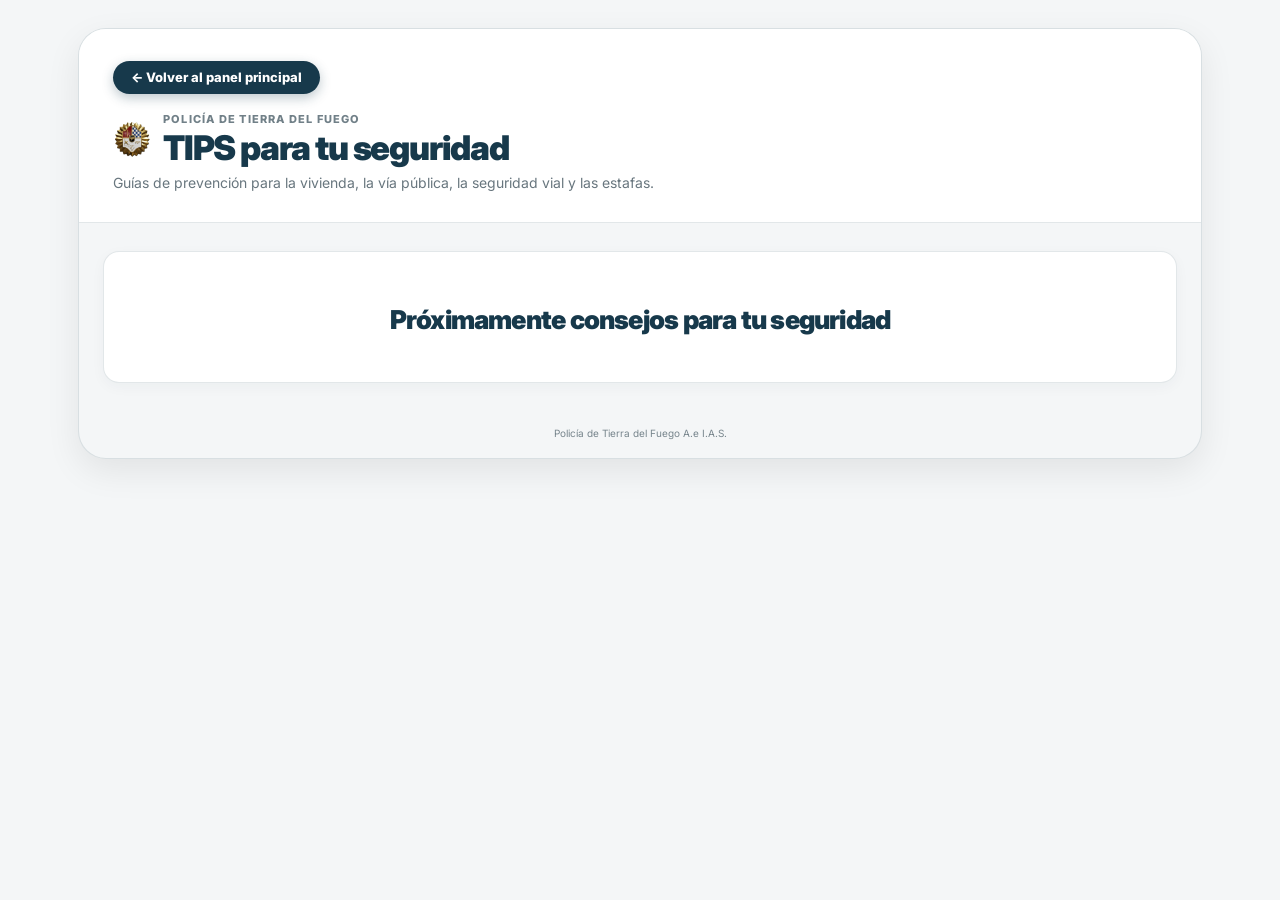
==== commit cbc947af: "feat: hide safety tips content and display upcoming notice placeholder in consejos.html" ====
--- a/consejos.html
+++ b/consejos.html
@@ -8,7 +8,7 @@
   <meta name="description"
     content="Guías de prevención para estafas, seguridad en el hogar, vía pública, compras y operaciones bancarias, menores en internet y seguridad vial.">
   <link rel="stylesheet" href="css/styles.css">
-</head>
+<script src="js/pwa.js" defer></script></head>
 
 <body>
   <section class="pdtf-safety">
@@ -26,6 +26,11 @@
       </header>
 
       <main class="pdtf-page-content">
+        <div class="tips-card" style="text-align:center;padding:48px 24px;">
+          <h2 class="tips-card__title">Próximamente consejos para tu seguridad</h2>
+        </div>
+
+        <!-- CONSEJOS TEMPORALMENTE OCULTOS
         <nav class="tips-nav" aria-label="Temas">
           <a href="#vacaciones">Vacaciones</a>
           <a href="#vehiculo">Vehículo</a>
@@ -453,6 +458,7 @@
           </article>
 
         </div>
+        FIN CONSEJOS TEMPORALMENTE OCULTOS -->
       </main>
 
       <footer class="pdtf-footer">Policía de Tierra del Fuego A.e I.A.S.</footer>
--- a/css/styles.css
+++ b/css/styles.css
@@ -1,75 +1,1232 @@
 @import url('https://fonts.googleapis.com/css2?family=Inter:wght@400;500;600;700;800;900&display=swap');
-:root{--pdtf-blue:#17394b;--pdtf-blue-dark:#0f2734;--pdtf-green:#047e1a;--pdtf-red:#f20d0d;--pdtf-yellow:#f2c90d;--pdtf-lime:#d8ef00;--pdtf-bg:#f4f6f7;--pdtf-card-bg:#fff;--pdtf-muted:#68767e;--pdtf-line:rgba(23,57,75,.12);--pdtf-shadow:0 12px 34px rgba(0,0,0,.08);--pdtf-shadow-hover:0 12px 28px rgba(23,57,75,.12);--pdtf-radius-lg:24px;--pdtf-radius-md:16px;--pdtf-transition:all .2s cubic-bezier(.4,0,.2,1)}
-*{box-sizing:border-box}html,body{margin:0;background:var(--pdtf-bg)}body{color:var(--pdtf-blue);font-family:Inter,-apple-system,BlinkMacSystemFont,"Segoe UI",sans-serif;-webkit-font-smoothing:antialiased}
-.pdtf-safety{width:100%;max-width:1180px;margin:auto;padding:16px}.pdtf-panel{overflow:hidden;background:var(--pdtf-bg);border:1px solid var(--pdtf-line);border-radius:var(--pdtf-radius-lg);box-shadow:var(--pdtf-shadow)}.pdtf-header{padding:22px 18px 20px;background:#fff;border-bottom:1px solid var(--pdtf-line)}.pdtf-header__brand{display:flex;align-items:center;gap:12px;margin-bottom:8px}.pdtf-header__logo{width:auto;height:38px;object-fit:contain}.pdtf-kicker{margin:0;color:#718088;font-size:11px;font-weight:800;letter-spacing:.11em;text-transform:uppercase}.pdtf-title{margin:4px 0 0;color:var(--pdtf-blue);font-size:clamp(23px,7vw,34px);font-weight:900;letter-spacing:-.035em;line-height:1.04}.pdtf-intro{max-width:650px;margin:8px 0 0;color:var(--pdtf-muted);font-size:13px;line-height:1.45}.pdtf-back{display:inline-flex;align-items:center;gap:7px;margin-bottom:18px;color:var(--pdtf-blue);font-size:12px;font-weight:800;text-decoration:none}.pdtf-back:hover{color:#35647c}.pdtf-back svg{width:16px;height:16px}
-.pdtf-911{display:grid;grid-template-columns:1fr auto;gap:16px;align-items:center;padding:24px 18px;background:linear-gradient(135deg,var(--pdtf-blue),var(--pdtf-blue-dark));color:#fff;text-decoration:none;transition:var(--pdtf-transition)}.pdtf-911:hover{background:linear-gradient(135deg,#1d465c,#123041)}.pdtf-911__number{display:block;font-size:clamp(76px,23vw,128px);font-weight:900;letter-spacing:-.075em;line-height:.8}.pdtf-911__title{display:block;margin-top:15px;font-size:17px;font-weight:800}.pdtf-911__desc{display:block;max-width:580px;margin-top:7px;color:rgba(255,255,255,.82);font-size:12px;line-height:1.45}.pdtf-911__badge{display:inline-flex;align-items:center;gap:6px;margin-top:12px;padding:6px 12px;border-radius:999px;background:var(--pdtf-lime);color:var(--pdtf-blue);font-size:10px;font-weight:900;letter-spacing:.07em}.pdtf-911__badge:before{width:6px;height:6px;border-radius:50%;background:var(--pdtf-blue);content:''}.pdtf-911__call{display:grid;width:58px;height:58px;place-items:center;border-radius:50%;background:#fff;color:var(--pdtf-blue);box-shadow:0 6px 18px rgba(0,0,0,.2);transition:var(--pdtf-transition)}.pdtf-911:hover .pdtf-911__call{background:var(--pdtf-lime);transform:scale(1.08)}.pdtf-911__call svg{width:28px;height:28px}
-.pdtf-emergency-grid{display:grid;grid-template-columns:repeat(3,minmax(0,1fr));gap:1px;background:var(--pdtf-line);border-bottom:1px solid var(--pdtf-line)}.pdtf-emergency{display:flex;min-width:0;min-height:154px;flex-direction:column;justify-content:space-between;padding:16px 10px 14px;color:#fff;text-decoration:none;transition:var(--pdtf-transition)}.pdtf-emergency--107{background:var(--pdtf-green)}.pdtf-emergency--100{background:var(--pdtf-red)}.pdtf-emergency--103{background:var(--pdtf-yellow);color:#252525}.pdtf-emergency__icon{width:28px;height:28px;margin-bottom:12px}.pdtf-emergency__number{display:block;font-size:clamp(34px,11vw,54px);font-weight:900;letter-spacing:-.065em;line-height:.85}.pdtf-emergency__label{display:block;margin-top:9px;font-size:10px;font-weight:800;line-height:1.15;text-transform:uppercase}.pdtf-emergency__action{margin-top:16px;font-size:9px;font-weight:800;letter-spacing:.03em;opacity:.9;text-transform:uppercase}
-.pdtf-tools,.pdtf-page-content{padding:18px 12px 12px}.pdtf-section-title{margin:0 6px 12px;font-size:14px;font-weight:900;letter-spacing:.04em;text-transform:uppercase}.pdtf-tool-grid,.pdtf-zone-grid,.comisarias-grid{display:grid;grid-template-columns:1fr;gap:10px}.pdtf-tool,.pdtf-zone-card,.comisaria-card{border:1px solid var(--pdtf-line);border-radius:var(--pdtf-radius-md);background:#fff;box-shadow:0 4px 14px rgba(23,57,75,.04);transition:var(--pdtf-transition)}.pdtf-tool:hover,.pdtf-zone-card:hover,.comisaria-card:hover{border-color:rgba(23,57,75,.35);box-shadow:var(--pdtf-shadow-hover);transform:translateY(-3px)}.pdtf-tool{display:flex;min-height:132px;flex-direction:column;justify-content:space-between;gap:16px;padding:16px 13px;color:var(--pdtf-blue);text-decoration:none}.pdtf-tool__icon{width:35px;height:35px}.pdtf-tool__title{display:block;font-size:13px;font-weight:800;line-height:1.18}.pdtf-tool__desc{display:block;margin-top:5px;color:var(--pdtf-muted);font-size:10px;line-height:1.3}.pdtf-footer{margin-top:6px;padding:15px 18px 18px;color:#77858c;font-size:10px;line-height:1.4;text-align:center}
-.pdtf-zone-card{display:flex;min-height:150px;flex-direction:column;justify-content:space-between;gap:18px;padding:18px;color:var(--pdtf-blue);text-decoration:none}.pdtf-zone-card__icon{width:38px;height:38px}.pdtf-zone-card__name{display:block;font-size:18px;font-weight:900;letter-spacing:-.025em}.pdtf-zone-card__city{display:block;margin-top:5px;color:var(--pdtf-muted);font-size:12px;font-weight:600}.pdtf-zone-card__action{font-size:11px;font-weight:800;text-transform:uppercase}.pdtf-navigation{display:flex;justify-content:center;padding:22px 12px 6px}.pdtf-button{display:inline-flex;align-items:center;gap:8px;padding:10px 14px;border:1px solid var(--pdtf-line);border-radius:10px;background:#fff;color:var(--pdtf-blue);font-size:12px;font-weight:800;text-decoration:none;transition:var(--pdtf-transition)}.pdtf-button:hover{border-color:var(--pdtf-blue);background:var(--pdtf-blue);color:#fff}.pdtf-button svg{width:17px;height:17px}
-.loading-spinner{display:flex;min-height:210px;flex-direction:column;align-items:center;justify-content:center;gap:12px;color:var(--pdtf-muted);font-size:13px}.loading-spinner.hidden{display:none}.spinner{width:32px;height:32px;border:3px solid rgba(23,57,75,.15);border-top-color:var(--pdtf-blue);border-radius:50%;animation:pdtf-spin .8s linear infinite}@keyframes pdtf-spin{to{transform:rotate(360deg)}}.comisaria-card{display:flex;overflow:hidden;flex-direction:column}.comisaria-img-wrapper{height:150px;background:linear-gradient(135deg,var(--pdtf-blue),var(--pdtf-blue-dark))}.comisaria-img-wrapper img{width:100%;height:100%;object-fit:cover}.comisaria-info{display:flex;flex-grow:1;flex-direction:column;padding:18px}.comisaria-title{margin:0 0 14px;font-size:19px;font-weight:900;letter-spacing:-.025em;line-height:1.14}.comisaria-title .city-suffix{display:block;margin-top:5px;color:var(--pdtf-muted);font-size:12px;font-weight:600;letter-spacing:0}.comisaria-contact-list{display:grid;gap:7px;margin:0 0 18px;padding:0;color:var(--pdtf-muted);font-size:12px;font-weight:600;line-height:1.35;list-style:none}.comisaria-contact-list li{display:flex;gap:7px}.comisaria-contact-list li:before{width:5px;height:5px;flex:none;margin-top:5px;border-radius:50%;background:var(--pdtf-blue);content:''}.comisaria-actions{display:grid;grid-template-columns:repeat(3,1fr);gap:8px;margin-top:auto}.action-btn{display:inline-flex;align-items:center;justify-content:center;gap:5px;min-height:38px;padding:8px 5px;border:1px solid var(--pdtf-line);border-radius:9px;background:var(--pdtf-bg);color:var(--pdtf-blue);font-size:11px;font-weight:800;text-decoration:none;transition:var(--pdtf-transition)}.action-btn:hover{border-color:var(--pdtf-blue);background:var(--pdtf-blue);color:#fff}.action-btn svg{width:15px;height:15px}.pdtf-empty,.pdtf-placeholder{width:100%;padding:24px 18px;border:1px dashed var(--pdtf-line);border-radius:var(--pdtf-radius-md);color:var(--pdtf-muted);font-size:13px;line-height:1.55;text-align:center}.pdtf-placeholder{background:rgba(255,255,255,.55);text-align:left}.pdtf-safety a:focus-visible{outline:3px solid #6ba9c8;outline-offset:3px}.pdtf-iframe-wrapper{width:100%;height:75vh;min-height:520px;border-radius:var(--pdtf-radius-md);overflow:hidden;border:1px solid var(--pdtf-line);background:#fff;box-shadow:0 4px 14px rgba(23,57,75,.04)}.pdtf-iframe{width:100%;height:100%;border:none;display:block}.pdtf-iframe-fallback{margin-top:12px;text-align:center;font-size:12px;color:var(--pdtf-muted)}.pdtf-iframe-fallback a{color:var(--pdtf-blue);font-weight:700;text-decoration:none}.pdtf-iframe-fallback a:hover{text-decoration:underline}
-@media(min-width:700px){.pdtf-safety{padding:22px}.pdtf-panel{border-radius:28px}.pdtf-header{padding:28px 28px 24px}.pdtf-intro{font-size:14px}.pdtf-911{padding:34px 30px;gap:30px}.pdtf-911__call{width:68px;height:68px}.pdtf-911__title{font-size:20px}.pdtf-911__desc{font-size:13px}.pdtf-emergency{min-height:190px;padding:22px}.pdtf-emergency__icon{width:34px;height:34px}.pdtf-emergency__label{font-size:12px}.pdtf-emergency__action{font-size:10px}.pdtf-tools,.pdtf-page-content{padding:24px 20px 18px}.pdtf-tool-grid{grid-template-columns:repeat(2,minmax(0,1fr));gap:12px}.pdtf-zone-grid,.comisarias-grid{grid-template-columns:repeat(3,minmax(0,1fr));gap:12px}.pdtf-tool{min-height:150px;padding:18px}.pdtf-tool__title{font-size:14px}.pdtf-tool__desc{font-size:11px}.comisaria-img-wrapper{height:170px}}@media(min-width:1024px){.pdtf-safety{padding:28px}.pdtf-header{padding:32px 34px 28px}.pdtf-911{padding:40px 36px}.pdtf-911__number{font-size:132px}.pdtf-emergency{min-height:210px;padding:26px}.pdtf-tools,.pdtf-page-content{padding:28px 24px 22px}.pdtf-tool-grid{grid-template-columns:repeat(4,minmax(0,1fr));gap:14px}.pdtf-tool{min-height:164px;padding:20px}.pdtf-tool__icon{width:40px;height:40px}}@media(prefers-reduced-motion:reduce){*,*:before,*:after{animation-duration:.01ms!important;transition-duration:.01ms!important}}
+
+:root {
+  --pdtf-blue: #17394b;
+  --pdtf-blue-dark: #0f2734;
+  --pdtf-green: #047e1a;
+  --pdtf-red: #f20d0d;
+  --pdtf-yellow: #f2c90d;
+  --pdtf-lime: #d8ef00;
+  --pdtf-bg: #f4f6f7;
+  --pdtf-card-bg: #fff;
+  --pdtf-muted: #68767e;
+  --pdtf-line: rgba(23, 57, 75, .12);
+  --pdtf-shadow: 0 12px 34px rgba(0, 0, 0, .08);
+  --pdtf-shadow-hover: 0 12px 28px rgba(23, 57, 75, .12);
+  --pdtf-radius-lg: 24px;
+  --pdtf-radius-md: 16px;
+  --pdtf-transition: all .2s cubic-bezier(.4, 0, .2, 1)
+}
+
+* {
+  box-sizing: border-box
+}
+
+html,
+body {
+  margin: 0;
+  background: var(--pdtf-bg)
+}
+
+body {
+  color: var(--pdtf-blue);
+  font-family: Inter, -apple-system, BlinkMacSystemFont, "Segoe UI", sans-serif;
+  -webkit-font-smoothing: antialiased
+}
+
+.pdtf-safety {
+  width: 100%;
+  max-width: 1180px;
+  margin: auto;
+  padding: 16px
+}
+
+.pdtf-panel {
+  overflow: hidden;
+  background: var(--pdtf-bg);
+  border: 1px solid var(--pdtf-line);
+  border-radius: var(--pdtf-radius-lg);
+  box-shadow: var(--pdtf-shadow)
+}
+
+.pdtf-header {
+  padding: 22px 18px 20px;
+  background: #fff;
+  border-bottom: 1px solid var(--pdtf-line)
+}
+
+.pdtf-header__brand {
+  display: flex;
+  align-items: center;
+  gap: 12px;
+  margin-bottom: 8px
+}
+
+.pdtf-header__logo {
+  width: auto;
+  height: 38px;
+  object-fit: contain
+}
+
+.pdtf-kicker {
+  margin: 0;
+  color: #718088;
+  font-size: 11px;
+  font-weight: 800;
+  letter-spacing: .11em;
+  text-transform: uppercase
+}
+
+.pdtf-title {
+  margin: 4px 0 0;
+  color: var(--pdtf-blue);
+  font-size: clamp(23px, 7vw, 34px);
+  font-weight: 900;
+  letter-spacing: -.035em;
+  line-height: 1.04
+}
+
+.pdtf-intro {
+  max-width: 650px;
+  margin: 8px 0 0;
+  color: var(--pdtf-muted);
+  font-size: 13px;
+  line-height: 1.45
+}
+
+/* Header de la portada: móvil = escudo x2 con kicker+título al lado, intro debajo */
+.pdtf-header--home {
+  display: grid;
+  grid-template-columns: auto 1fr;
+  column-gap: 14px;
+  align-items: center
+}
+
+.pdtf-header--home .pdtf-header__logo {
+  grid-row: 1 / 3;
+  height: 76px
+}
+
+.pdtf-header--home .pdtf-kicker {
+  align-self: end
+}
+
+.pdtf-header--home .pdtf-title {
+  align-self: start
+}
+
+.pdtf-header--home .pdtf-intro {
+  grid-column: 1 / -1;
+  max-width: none
+}
+
+/* Escritorio: escudo grande a la izquierda; kicker, título e intro apilados a la derecha */
+@media(min-width:700px) {
+  .pdtf-header--home {
+    column-gap: 26px
+  }
+
+  .pdtf-header--home .pdtf-header__logo {
+    grid-row: 1 / 4;
+    height: 130px
+  }
+
+  .pdtf-header--home .pdtf-kicker {
+    align-self: end
+  }
+
+  .pdtf-header--home .pdtf-title {
+    align-self: center
+  }
+
+  .pdtf-header--home .pdtf-intro {
+    grid-column: 2;
+    align-self: start;
+    max-width: 650px
+  }
+}
+
+.pdtf-back {
+  display: inline-flex;
+  align-items: center;
+  gap: 8px;
+  margin-bottom: 18px;
+  padding: 10px 18px;
+  border-radius: 999px;
+  background: var(--pdtf-blue);
+  color: #fff;
+  font-size: 13px;
+  font-weight: 800;
+  line-height: 1;
+  text-decoration: none;
+  box-shadow: 0 4px 12px rgba(23, 57, 75, .28);
+  transition: var(--pdtf-transition)
+}
+
+.pdtf-back:hover {
+  background: var(--pdtf-blue-dark);
+  color: var(--pdtf-lime);
+  transform: translateY(-1px);
+  box-shadow: 0 6px 16px rgba(23, 57, 75, .35)
+}
+
+.pdtf-back:active {
+  transform: translateY(0)
+}
+
+.pdtf-back svg {
+  width: 16px;
+  height: 16px
+}
+
+.pdtf-911 {
+  display: grid;
+  grid-template-columns: 1fr auto;
+  gap: 16px;
+  align-items: center;
+  padding: 24px 18px;
+  background: linear-gradient(135deg, var(--pdtf-blue), var(--pdtf-blue-dark));
+  color: #fff;
+  text-decoration: none;
+  transition: var(--pdtf-transition)
+}
+
+.pdtf-911:hover {
+  background: linear-gradient(135deg, #1d465c, #123041)
+}
+
+.pdtf-911__number {
+  display: block;
+  font-size: clamp(76px, 23vw, 128px);
+  font-weight: 900;
+  letter-spacing: -.075em;
+  line-height: .8;
+  color: var(--pdtf-lime)
+}
+
+.pdtf-911__title {
+  display: block;
+  margin-top: 15px;
+  font-size: 17px;
+  font-weight: 800;
+  color: var(--pdtf-lime)
+}
+
+.pdtf-911__desc {
+  display: block;
+  max-width: 580px;
+  margin-top: 7px;
+  color: rgba(255, 255, 255, .82);
+  font-size: 12px;
+  line-height: 1.45
+}
+
+.pdtf-911__badge {
+  display: inline-flex;
+  align-items: center;
+  gap: 6px;
+  margin-top: 12px;
+  padding: 6px 12px;
+  border-radius: 999px;
+  background: var(--pdtf-lime);
+  color: var(--pdtf-blue);
+  font-size: 10px;
+  font-weight: 900;
+  letter-spacing: .07em
+}
+
+.pdtf-911__badge:before {
+  width: 6px;
+  height: 6px;
+  border-radius: 50%;
+  background: var(--pdtf-blue);
+  content: ''
+}
+
+.pdtf-911__call {
+  display: grid;
+  width: 58px;
+  height: 58px;
+  place-items: center;
+  border-radius: 50%;
+  background: #fff;
+  color: var(--pdtf-blue);
+  box-shadow: 0 6px 18px rgba(0, 0, 0, .2);
+  transition: var(--pdtf-transition)
+}
+
+.pdtf-911:hover .pdtf-911__call {
+  background: var(--pdtf-lime);
+  transform: scale(1.08)
+}
+
+.pdtf-911__call svg {
+  width: 28px;
+  height: 28px
+}
+
+.pdtf-emergency-grid {
+  display: grid;
+  grid-template-columns: repeat(3, minmax(0, 1fr));
+  gap: 1px;
+  background: var(--pdtf-line);
+  border-bottom: 1px solid var(--pdtf-line)
+}
+
+.pdtf-emergency {
+  display: flex;
+  min-width: 0;
+  min-height: 154px;
+  flex-direction: column;
+  justify-content: space-between;
+  padding: 16px 10px 14px;
+  color: #fff;
+  text-decoration: none;
+  transition: var(--pdtf-transition)
+}
+
+.pdtf-emergency--107 {
+  background: var(--pdtf-green)
+}
+
+.pdtf-emergency--100 {
+  background: var(--pdtf-red)
+}
+
+.pdtf-emergency--103 {
+  background: var(--pdtf-yellow);
+  color: #252525
+}
+
+.pdtf-emergency__icon {
+  width: 28px;
+  height: 28px;
+  margin-bottom: 12px
+}
+
+.pdtf-emergency__number {
+  display: block;
+  font-size: clamp(34px, 11vw, 54px);
+  font-weight: 900;
+  letter-spacing: -.065em;
+  line-height: .85
+}
+
+.pdtf-emergency__label {
+  display: block;
+  margin-top: 9px;
+  font-size: 10px;
+  font-weight: 800;
+  line-height: 1.15;
+  text-transform: uppercase
+}
+
+.pdtf-emergency__action {
+  margin-top: 16px;
+  font-size: 9px;
+  font-weight: 800;
+  letter-spacing: .03em;
+  opacity: .9;
+  text-transform: uppercase
+}
+
+.pdtf-tools,
+.pdtf-page-content {
+  padding: 18px 12px 12px
+}
+
+.pdtf-section-title {
+  margin: 0 6px 12px;
+  font-size: 14px;
+  font-weight: 900;
+  letter-spacing: .04em;
+  text-transform: uppercase
+}
+
+.pdtf-tool-grid,
+.pdtf-zone-grid,
+.comisarias-grid {
+  display: grid;
+  grid-template-columns: 1fr;
+  gap: 10px
+}
+
+.pdtf-tool,
+.pdtf-zone-card,
+.comisaria-card {
+  border: 1px solid var(--pdtf-line);
+  border-radius: var(--pdtf-radius-md);
+  background: #fff;
+  box-shadow: 0 4px 14px rgba(23, 57, 75, .04);
+  transition: var(--pdtf-transition)
+}
+
+.pdtf-tool:hover,
+.pdtf-zone-card:hover,
+.comisaria-card:hover {
+  border-color: rgba(23, 57, 75, .35);
+  box-shadow: var(--pdtf-shadow-hover);
+  transform: translateY(-3px)
+}
+
+.pdtf-tool {
+  display: flex;
+  min-height: 132px;
+  flex-direction: column;
+  justify-content: space-between;
+  gap: 16px;
+  padding: 16px 13px;
+  color: var(--pdtf-blue);
+  text-decoration: none
+}
+
+.pdtf-tool__icon {
+  width: 35px;
+  height: 35px
+}
+
+.pdtf-tool__title {
+  display: block;
+  font-size: 13px;
+  font-weight: 800;
+  line-height: 1.18
+}
+
+.pdtf-tool__desc {
+  display: block;
+  margin-top: 5px;
+  color: var(--pdtf-muted);
+  font-size: 10px;
+  line-height: 1.3
+}
+
+.pdtf-footer {
+  margin-top: 6px;
+  padding: 15px 18px 18px;
+  color: #77858c;
+  font-size: 10px;
+  line-height: 1.4;
+  text-align: center
+}
+
+.pdtf-zone-card {
+  display: flex;
+  min-height: 150px;
+  flex-direction: column;
+  justify-content: space-between;
+  gap: 18px;
+  padding: 18px;
+  color: var(--pdtf-blue);
+  text-decoration: none
+}
+
+.pdtf-zone-card__icon {
+  width: 38px;
+  height: 38px
+}
+
+.pdtf-zone-card__name {
+  display: block;
+  font-size: 18px;
+  font-weight: 900;
+  letter-spacing: -.025em
+}
+
+.pdtf-zone-card__city {
+  display: block;
+  margin-top: 5px;
+  color: var(--pdtf-muted);
+  font-size: 12px;
+  font-weight: 600
+}
+
+.pdtf-zone-card__action {
+  font-size: 11px;
+  font-weight: 800;
+  text-transform: uppercase
+}
+
+.pdtf-navigation {
+  display: flex;
+  justify-content: center;
+  padding: 22px 12px 6px
+}
+
+.pdtf-button {
+  display: inline-flex;
+  align-items: center;
+  gap: 8px;
+  padding: 10px 14px;
+  border: 1px solid var(--pdtf-line);
+  border-radius: 10px;
+  background: #fff;
+  color: var(--pdtf-blue);
+  font-size: 12px;
+  font-weight: 800;
+  text-decoration: none;
+  transition: var(--pdtf-transition)
+}
+
+.pdtf-button:hover {
+  border-color: var(--pdtf-blue);
+  background: var(--pdtf-blue);
+  color: #fff
+}
+
+.pdtf-button svg {
+  width: 17px;
+  height: 17px
+}
+
+.loading-spinner {
+  display: flex;
+  min-height: 210px;
+  flex-direction: column;
+  align-items: center;
+  justify-content: center;
+  gap: 12px;
+  color: var(--pdtf-muted);
+  font-size: 13px
+}
+
+.loading-spinner.hidden {
+  display: none
+}
+
+.spinner {
+  width: 32px;
+  height: 32px;
+  border: 3px solid rgba(23, 57, 75, .15);
+  border-top-color: var(--pdtf-blue);
+  border-radius: 50%;
+  animation: pdtf-spin .8s linear infinite
+}
+
+@keyframes pdtf-spin {
+  to {
+    transform: rotate(360deg)
+  }
+}
+
+.comisaria-card {
+  display: flex;
+  overflow: hidden;
+  flex-direction: column
+}
+
+.comisaria-img-wrapper {
+  height: 150px;
+  background: linear-gradient(135deg, var(--pdtf-blue), var(--pdtf-blue-dark))
+}
+
+.comisaria-img-wrapper img {
+  width: 100%;
+  height: 100%;
+  object-fit: cover
+}
+
+.comisaria-info {
+  display: flex;
+  flex-grow: 1;
+  flex-direction: column;
+  padding: 18px
+}
+
+.comisaria-title {
+  margin: 0 0 14px;
+  font-size: 19px;
+  font-weight: 900;
+  letter-spacing: -.025em;
+  line-height: 1.14
+}
+
+.comisaria-title .city-suffix {
+  display: block;
+  margin-top: 5px;
+  color: var(--pdtf-muted);
+  font-size: 12px;
+  font-weight: 600;
+  letter-spacing: 0
+}
+
+.comisaria-contact-list {
+  display: grid;
+  gap: 7px;
+  margin: 0 0 18px;
+  padding: 0;
+  color: var(--pdtf-muted);
+  font-size: 12px;
+  font-weight: 600;
+  line-height: 1.35;
+  list-style: none
+}
+
+.comisaria-contact-list li {
+  display: flex;
+  gap: 7px
+}
+
+.comisaria-contact-list li:before {
+  width: 5px;
+  height: 5px;
+  flex: none;
+  margin-top: 5px;
+  border-radius: 50%;
+  background: var(--pdtf-blue);
+  content: ''
+}
+
+.comisaria-actions {
+  display: grid;
+  grid-template-columns: repeat(3, 1fr);
+  gap: 8px;
+  margin-top: auto
+}
+
+.action-btn {
+  display: inline-flex;
+  align-items: center;
+  justify-content: center;
+  gap: 5px;
+  min-height: 38px;
+  padding: 8px 5px;
+  border: 1px solid var(--pdtf-line);
+  border-radius: 9px;
+  background: var(--pdtf-bg);
+  color: var(--pdtf-blue);
+  font-size: 11px;
+  font-weight: 800;
+  text-decoration: none;
+  transition: var(--pdtf-transition)
+}
+
+.action-btn:hover {
+  border-color: var(--pdtf-blue);
+  background: var(--pdtf-blue);
+  color: #fff
+}
+
+.action-btn svg {
+  width: 15px;
+  height: 15px
+}
+
+.pdtf-empty,
+.pdtf-placeholder {
+  width: 100%;
+  padding: 24px 18px;
+  border: 1px dashed var(--pdtf-line);
+  border-radius: var(--pdtf-radius-md);
+  color: var(--pdtf-muted);
+  font-size: 13px;
+  line-height: 1.55;
+  text-align: center
+}
+
+.pdtf-placeholder {
+  background: rgba(255, 255, 255, .55);
+  text-align: left
+}
+
+.pdtf-safety a:focus-visible {
+  outline: 3px solid #6ba9c8;
+  outline-offset: 3px
+}
+
+.pdtf-iframe-wrapper {
+  width: 100%;
+  height: 75vh;
+  min-height: 520px;
+  border-radius: var(--pdtf-radius-md);
+  overflow: hidden;
+  border: 1px solid var(--pdtf-line);
+  background: #fff;
+  box-shadow: 0 4px 14px rgba(23, 57, 75, .04)
+}
+
+.pdtf-iframe {
+  width: 100%;
+  height: 100%;
+  border: none;
+  display: block
+}
+
+.pdtf-iframe-fallback {
+  margin-top: 12px;
+  text-align: center;
+  font-size: 12px;
+  color: var(--pdtf-muted)
+}
+
+.pdtf-iframe-fallback a {
+  color: var(--pdtf-blue);
+  font-weight: 700;
+  text-decoration: none
+}
+
+.pdtf-iframe-fallback a:hover {
+  text-decoration: underline
+}
+
+@media(min-width:700px) {
+  .pdtf-safety {
+    padding: 22px
+  }
+
+  .pdtf-panel {
+    border-radius: 28px
+  }
+
+  .pdtf-header {
+    padding: 28px 28px 24px
+  }
+
+  .pdtf-intro {
+    font-size: 14px
+  }
+
+  .pdtf-911 {
+    padding: 34px 30px;
+    gap: 30px
+  }
+
+  .pdtf-911__call {
+    width: 68px;
+    height: 68px
+  }
+
+  .pdtf-911__title {
+    font-size: 20px
+  }
+
+  .pdtf-911__desc {
+    font-size: 13px
+  }
+
+  .pdtf-emergency {
+    min-height: 190px;
+    padding: 22px
+  }
+
+  .pdtf-emergency__icon {
+    width: 34px;
+    height: 34px
+  }
+
+  .pdtf-emergency__label {
+    font-size: 12px
+  }
+
+  .pdtf-emergency__action {
+    font-size: 10px
+  }
+
+  .pdtf-tools,
+  .pdtf-page-content {
+    padding: 24px 20px 18px
+  }
+
+  .pdtf-tool-grid {
+    grid-template-columns: repeat(2, minmax(0, 1fr));
+    gap: 12px
+  }
+
+  .pdtf-zone-grid,
+  .comisarias-grid {
+    grid-template-columns: repeat(3, minmax(0, 1fr));
+    gap: 12px
+  }
+
+  .pdtf-tool {
+    min-height: 150px;
+    padding: 18px
+  }
+
+  .pdtf-tool__title {
+    font-size: 14px
+  }
+
+  .pdtf-tool__desc {
+    font-size: 11px
+  }
+
+  .comisaria-img-wrapper {
+    height: 170px
+  }
+}
+
+@media(min-width:1024px) {
+  .pdtf-safety {
+    padding: 28px
+  }
+
+  .pdtf-header {
+    padding: 32px 34px 28px
+  }
+
+  .pdtf-911 {
+    padding: 40px 36px
+  }
+
+  .pdtf-911__number {
+    font-size: 132px
+  }
+
+  .pdtf-emergency {
+    min-height: 210px;
+    padding: 26px
+  }
+
+  .pdtf-tools,
+  .pdtf-page-content {
+    padding: 28px 24px 22px
+  }
+
+  .pdtf-tool-grid {
+    grid-template-columns: repeat(4, minmax(0, 1fr));
+    gap: 14px
+  }
+
+  .pdtf-tool {
+    min-height: 164px;
+    padding: 20px
+  }
+
+  .pdtf-tool__icon {
+    width: 40px;
+    height: 40px
+  }
+}
+
+@media(prefers-reduced-motion:reduce) {
+
+  *,
+  *:before,
+  *:after {
+    animation-duration: .01ms !important;
+    transition-duration: .01ms !important
+  }
+}
 
 /* ==========================================================================
    Componentes por página (centralizados desde bloques <style> inline)
    ========================================================================== */
 
 /* --- consejos.html: tarjetas de consejos --- */
-.tips-nav{display:flex;flex-wrap:wrap;gap:8px;margin:0 6px 20px}
-.tips-nav a{padding:8px 12px;border:1px solid var(--pdtf-line);border-radius:999px;background:#fff;color:var(--pdtf-blue);font-size:12px;font-weight:800;text-decoration:none;transition:var(--pdtf-transition)}
-.tips-nav a:hover{background:var(--pdtf-blue);border-color:var(--pdtf-blue);color:#fff}
-.tips-list{display:grid;gap:16px}
-.tips-card{scroll-margin-top:16px;overflow:hidden;border:1px solid var(--pdtf-line);border-radius:var(--pdtf-radius-md);background:#fff;box-shadow:0 4px 14px rgba(23,57,75,.04)}
-.tips-card__head{padding:20px 18px;background:linear-gradient(135deg,var(--pdtf-blue),var(--pdtf-blue-dark));color:#fff}
-.tips-card__eyebrow{margin:0;color:rgba(255,255,255,.7);font-size:10px;font-weight:800;letter-spacing:.11em;text-transform:uppercase}
-.tips-card__title{margin:6px 0 0;font-size:clamp(20px,5vw,26px);font-weight:900;letter-spacing:-.03em;line-height:1.1}
-.tips-card__badge{display:inline-block;margin-top:12px;padding:6px 12px;border-radius:999px;background:var(--pdtf-lime);color:var(--pdtf-blue);font-size:10px;font-weight:900;letter-spacing:.07em}
-.tips-card__body{padding:16px 14px 18px}
-.tips-card__intro{margin:0 0 12px;color:#4d5a61;font-size:12px;line-height:1.5}
-.tips-steps{display:grid;grid-template-columns:1fr;gap:10px;margin:0;padding:0;list-style:none}
-.tips-step{display:flex;gap:12px;padding:14px;border:1px solid var(--pdtf-line);border-radius:12px;background:var(--pdtf-bg);transition:var(--pdtf-transition)}
-.tips-step:hover{border-color:rgba(23,57,75,.35);box-shadow:var(--pdtf-shadow-hover);transform:translateY(-2px)}
-.tips-step__num{display:grid;flex:none;width:32px;height:32px;place-items:center;border-radius:50%;background:var(--pdtf-blue);color:#fff;font-size:12px;font-weight:900}
-.tips-step__title{display:block;font-size:14px;font-weight:800;line-height:1.2}
-.tips-step__desc{display:block;margin-top:4px;color:var(--pdtf-muted);font-size:12px;line-height:1.45}
-.tips-alert{margin-top:14px;padding:14px 16px;border-left:5px solid var(--pdtf-yellow);border-radius:12px;background:#fffbe6}
-.tips-alert__title{margin:0 0 4px;font-size:13px;font-weight:900}
-.tips-alert__text{margin:0;color:#4d5a61;font-size:12px;line-height:1.5}
-.tips-sources{margin-top:16px;padding-top:12px;border-top:1px dashed var(--pdtf-line)}
-.tips-sources__title{margin:0 0 8px;color:#718088;font-size:10px;font-weight:800;letter-spacing:.11em;text-transform:uppercase}
-.tips-sources__title--spaced{margin-top:12px}
-.tips-sources ul{display:grid;gap:6px;margin:0;padding:0;list-style:none}
-.tips-sources a{color:var(--pdtf-blue);font-size:12px;font-weight:700;text-decoration:none;word-break:break-word}
-.tips-sources a:hover{text-decoration:underline}
-.tips-sources a:after{content:' \2197'}
+.tips-nav {
+  display: flex;
+  flex-wrap: wrap;
+  gap: 8px;
+  margin: 0 6px 20px
+}
+
+.tips-nav a {
+  padding: 8px 12px;
+  border: 1px solid var(--pdtf-line);
+  border-radius: 999px;
+  background: #fff;
+  color: var(--pdtf-blue);
+  font-size: 12px;
+  font-weight: 800;
+  text-decoration: none;
+  transition: var(--pdtf-transition)
+}
+
+.tips-nav a:hover {
+  background: var(--pdtf-blue);
+  border-color: var(--pdtf-blue);
+  color: #fff
+}
+
+.tips-list {
+  display: grid;
+  gap: 16px
+}
+
+.tips-card {
+  scroll-margin-top: 16px;
+  overflow: hidden;
+  border: 1px solid var(--pdtf-line);
+  border-radius: var(--pdtf-radius-md);
+  background: #fff;
+  box-shadow: 0 4px 14px rgba(23, 57, 75, .04)
+}
+
+.tips-card__head {
+  padding: 20px 18px;
+  background: linear-gradient(135deg, var(--pdtf-blue), var(--pdtf-blue-dark));
+  color: #fff
+}
+
+.tips-card__eyebrow {
+  margin: 0;
+  color: rgba(255, 255, 255, .7);
+  font-size: 10px;
+  font-weight: 800;
+  letter-spacing: .11em;
+  text-transform: uppercase
+}
+
+.tips-card__title {
+  margin: 6px 0 0;
+  font-size: clamp(20px, 5vw, 26px);
+  font-weight: 900;
+  letter-spacing: -.03em;
+  line-height: 1.1
+}
+
+.tips-card__badge {
+  display: inline-block;
+  margin-top: 12px;
+  padding: 6px 12px;
+  border-radius: 999px;
+  background: var(--pdtf-lime);
+  color: var(--pdtf-blue);
+  font-size: 10px;
+  font-weight: 900;
+  letter-spacing: .07em
+}
+
+.tips-card__body {
+  padding: 16px 14px 18px
+}
+
+.tips-card__intro {
+  margin: 0 0 12px;
+  color: #4d5a61;
+  font-size: 12px;
+  line-height: 1.5
+}
+
+.tips-steps {
+  display: grid;
+  grid-template-columns: 1fr;
+  gap: 10px;
+  margin: 0;
+  padding: 0;
+  list-style: none
+}
+
+.tips-step {
+  display: flex;
+  gap: 12px;
+  padding: 14px;
+  border: 1px solid var(--pdtf-line);
+  border-radius: 12px;
+  background: var(--pdtf-bg);
+  transition: var(--pdtf-transition)
+}
+
+.tips-step:hover {
+  border-color: rgba(23, 57, 75, .35);
+  box-shadow: var(--pdtf-shadow-hover);
+  transform: translateY(-2px)
+}
+
+.tips-step__num {
+  display: grid;
+  flex: none;
+  width: 32px;
+  height: 32px;
+  place-items: center;
+  border-radius: 50%;
+  background: var(--pdtf-blue);
+  color: #fff;
+  font-size: 12px;
+  font-weight: 900
+}
+
+.tips-step__title {
+  display: block;
+  font-size: 14px;
+  font-weight: 800;
+  line-height: 1.2
+}
+
+.tips-step__desc {
+  display: block;
+  margin-top: 4px;
+  color: var(--pdtf-muted);
+  font-size: 12px;
+  line-height: 1.45
+}
+
+.tips-alert {
+  margin-top: 14px;
+  padding: 14px 16px;
+  border-left: 5px solid var(--pdtf-yellow);
+  border-radius: 12px;
+  background: #fffbe6
+}
+
+.tips-alert__title {
+  margin: 0 0 4px;
+  font-size: 13px;
+  font-weight: 900
+}
+
+.tips-alert__text {
+  margin: 0;
+  color: #4d5a61;
+  font-size: 12px;
+  line-height: 1.5
+}
+
+.tips-sources {
+  margin-top: 16px;
+  padding-top: 12px;
+  border-top: 1px dashed var(--pdtf-line)
+}
+
+.tips-sources__title {
+  margin: 0 0 8px;
+  color: #718088;
+  font-size: 10px;
+  font-weight: 800;
+  letter-spacing: .11em;
+  text-transform: uppercase
+}
+
+.tips-sources__title--spaced {
+  margin-top: 12px
+}
+
+.tips-sources ul {
+  display: grid;
+  gap: 6px;
+  margin: 0;
+  padding: 0;
+  list-style: none
+}
+
+.tips-sources a {
+  color: var(--pdtf-blue);
+  font-size: 12px;
+  font-weight: 700;
+  text-decoration: none;
+  word-break: break-word
+}
+
+.tips-sources a:hover {
+  text-decoration: underline
+}
+
+.tips-sources a:after {
+  content: ' \2197'
+}
 
 /* --- informacion-util.html: tarjeta de portal --- */
-.portal-card{max-width:600px;margin:20px auto;padding:32px 24px;border:1px solid var(--pdtf-line);border-radius:var(--pdtf-radius-md);background:#fff;box-shadow:0 4px 14px rgba(23,57,75,.04);text-align:center}
-.portal-card__icon{width:56px;height:56px;margin:0 auto 16px;color:var(--pdtf-blue)}
-.portal-card__title{margin:0 0 10px;color:var(--pdtf-blue);font-size:22px;font-weight:900}
-.portal-card__desc{margin:0 0 24px;color:var(--pdtf-muted);font-size:14px;line-height:1.5}
-.portal-card__btn{display:inline-flex;align-items:center;gap:10px;padding:14px 28px;border-radius:12px;background:var(--pdtf-blue);color:#fff;font-size:15px;font-weight:800;text-decoration:none;transition:var(--pdtf-transition)}
-.portal-card__btn:hover{background:var(--pdtf-blue-dark);transform:translateY(-2px)}
+.portal-card {
+  max-width: 600px;
+  margin: 20px auto;
+  padding: 32px 24px;
+  border: 1px solid var(--pdtf-line);
+  border-radius: var(--pdtf-radius-md);
+  background: #fff;
+  box-shadow: 0 4px 14px rgba(23, 57, 75, .04);
+  text-align: center
+}
+
+.portal-card__icon {
+  width: 56px;
+  height: 56px;
+  margin: 0 auto 16px;
+  color: var(--pdtf-blue)
+}
+
+.portal-card__title {
+  margin: 0 0 10px;
+  color: var(--pdtf-blue);
+  font-size: 22px;
+  font-weight: 900
+}
+
+.portal-card__desc {
+  margin: 0 0 24px;
+  color: var(--pdtf-muted);
+  font-size: 14px;
+  line-height: 1.5
+}
+
+.portal-card__btn {
+  display: inline-flex;
+  align-items: center;
+  gap: 10px;
+  padding: 14px 28px;
+  border-radius: 12px;
+  background: var(--pdtf-blue);
+  color: #fff;
+  font-size: 15px;
+  font-weight: 800;
+  text-decoration: none;
+  transition: var(--pdtf-transition)
+}
+
+.portal-card__btn:hover {
+  background: var(--pdtf-blue-dark);
+  transform: translateY(-2px)
+}
 
 /* --- mapa.html: estado GPS y comisaría más cercana --- */
-.gps-status-card{display:flex;flex-wrap:wrap;align-items:center;justify-content:space-between;gap:12px;margin-bottom:18px;padding:16px;border:1px solid var(--pdtf-line);border-radius:var(--pdtf-radius-md);background:#fff}
-.gps-status-info{display:flex;align-items:center;gap:12px}
-.gps-icon-wrapper{display:flex;flex-shrink:0;align-items:center;justify-content:center;width:44px;height:44px;border-radius:50%;background:rgba(23,57,75,.08);color:var(--pdtf-blue)}
-.gps-icon-wrapper.active{background:rgba(4,126,26,.12);color:var(--pdtf-green)}
-.gps-btn{display:inline-flex;align-items:center;gap:6px;padding:10px 16px;border:none;border-radius:10px;background:var(--pdtf-blue);color:#fff;font-size:13px;font-weight:800;cursor:pointer;transition:var(--pdtf-transition)}
-.gps-btn:hover{background:var(--pdtf-blue-dark);transform:translateY(-1px)}
-.nearest-banner{display:none;margin-top:18px;padding:20px;border-radius:var(--pdtf-radius-md);background:linear-gradient(135deg,var(--pdtf-blue),var(--pdtf-blue-dark));box-shadow:var(--pdtf-shadow);color:#fff}
-.nearest-banner.active{display:block;animation:fadeIn .4s ease-in-out}
-.nearest-badge{display:inline-block;margin-bottom:8px;padding:4px 10px;border-radius:999px;background:var(--pdtf-lime);color:var(--pdtf-blue);font-size:11px;font-weight:900;text-transform:uppercase}
-.nearest-title{margin:0 0 6px;font-size:20px;font-weight:900}
-.nearest-dist{margin-bottom:14px;color:rgba(255,255,255,.88);font-size:14px}
-.nearest-actions{display:flex;flex-wrap:wrap;gap:10px}
-.nearest-btn{display:inline-flex;align-items:center;gap:6px;padding:8px 14px;border-radius:8px;background:#fff;color:var(--pdtf-blue);font-size:12px;font-weight:800;text-decoration:none;transition:var(--pdtf-transition)}
-.nearest-btn:hover{background:var(--pdtf-lime)}
-@keyframes fadeIn{from{opacity:0;transform:translateY(8px)}to{opacity:1;transform:translateY(0)}}
-
-@media(min-width:700px){
-  .tips-card__head{padding:24px 26px}
-  .tips-card__body{padding:20px}
-  .tips-steps{grid-template-columns:repeat(2,minmax(0,1fr));gap:12px}
-}
-.gps-actions{display:flex;flex-wrap:wrap;gap:8px}.gps-btn:not(.gps-btn--active){background:#fff;color:var(--pdtf-blue);box-shadow:inset 0 0 0 1px var(--pdtf-line)}.gps-btn:not(.gps-btn--active):hover{background:var(--pdtf-blue);color:#fff}
+.gps-status-card {
+  display: flex;
+  flex-wrap: wrap;
+  align-items: center;
+  justify-content: space-between;
+  gap: 12px;
+  margin-bottom: 18px;
+  padding: 16px;
+  border: 1px solid var(--pdtf-line);
+  border-radius: var(--pdtf-radius-md);
+  background: #fff
+}
+
+.gps-status-info {
+  display: flex;
+  align-items: center;
+  gap: 12px
+}
+
+.gps-icon-wrapper {
+  display: flex;
+  flex-shrink: 0;
+  align-items: center;
+  justify-content: center;
+  width: 44px;
+  height: 44px;
+  border-radius: 50%;
+  background: rgba(23, 57, 75, .08);
+  color: var(--pdtf-blue)
+}
+
+.gps-icon-wrapper.active {
+  background: rgba(4, 126, 26, .12);
+  color: var(--pdtf-green)
+}
+
+.gps-btn {
+  display: inline-flex;
+  align-items: center;
+  gap: 6px;
+  padding: 10px 16px;
+  border: none;
+  border-radius: 10px;
+  background: var(--pdtf-blue);
+  color: #fff;
+  font-size: 13px;
+  font-weight: 800;
+  cursor: pointer;
+  transition: var(--pdtf-transition)
+}
+
+.gps-btn:hover {
+  background: var(--pdtf-blue-dark);
+  transform: translateY(-1px)
+}
+
+.nearest-banner {
+  display: none;
+  margin-top: 18px;
+  padding: 20px;
+  border-radius: var(--pdtf-radius-md);
+  background: linear-gradient(135deg, var(--pdtf-blue), var(--pdtf-blue-dark));
+  box-shadow: var(--pdtf-shadow);
+  color: #fff
+}
+
+.nearest-banner.active {
+  display: block;
+  animation: fadeIn .4s ease-in-out
+}
+
+.nearest-badge {
+  display: inline-block;
+  margin-bottom: 8px;
+  padding: 4px 10px;
+  border-radius: 999px;
+  background: var(--pdtf-lime);
+  color: var(--pdtf-blue);
+  font-size: 11px;
+  font-weight: 900;
+  text-transform: uppercase
+}
+
+.nearest-title {
+  margin: 0 0 6px;
+  font-size: 20px;
+  font-weight: 900
+}
+
+.nearest-dist {
+  margin-bottom: 14px;
+  color: rgba(255, 255, 255, .88);
+  font-size: 14px
+}
+
+.nearest-actions {
+  display: flex;
+  flex-wrap: wrap;
+  gap: 10px
+}
+
+.nearest-btn {
+  display: inline-flex;
+  align-items: center;
+  gap: 6px;
+  padding: 8px 14px;
+  border-radius: 8px;
+  background: #fff;
+  color: var(--pdtf-blue);
+  font-size: 12px;
+  font-weight: 800;
+  text-decoration: none;
+  transition: var(--pdtf-transition)
+}
+
+.nearest-btn:hover {
+  background: var(--pdtf-lime)
+}
+
+@keyframes fadeIn {
+  from {
+    opacity: 0;
+    transform: translateY(8px)
+  }
+
+  to {
+    opacity: 1;
+    transform: translateY(0)
+  }
+}
+
+@media(min-width:700px) {
+  .tips-card__head {
+    padding: 24px 26px
+  }
+
+  .tips-card__body {
+    padding: 20px
+  }
+
+  .tips-steps {
+    grid-template-columns: repeat(2, minmax(0, 1fr));
+    gap: 12px
+  }
+}
+
+.gps-actions {
+  display: flex;
+  flex-wrap: wrap;
+  gap: 8px
+}
+
+.gps-btn:not(.gps-btn--active) {
+  background: #fff;
+  color: var(--pdtf-blue);
+  box-shadow: inset 0 0 0 1px var(--pdtf-line)
+}
+
+.gps-btn:not(.gps-btn--active):hover {
+  background: var(--pdtf-blue);
+  color: #fff
+}
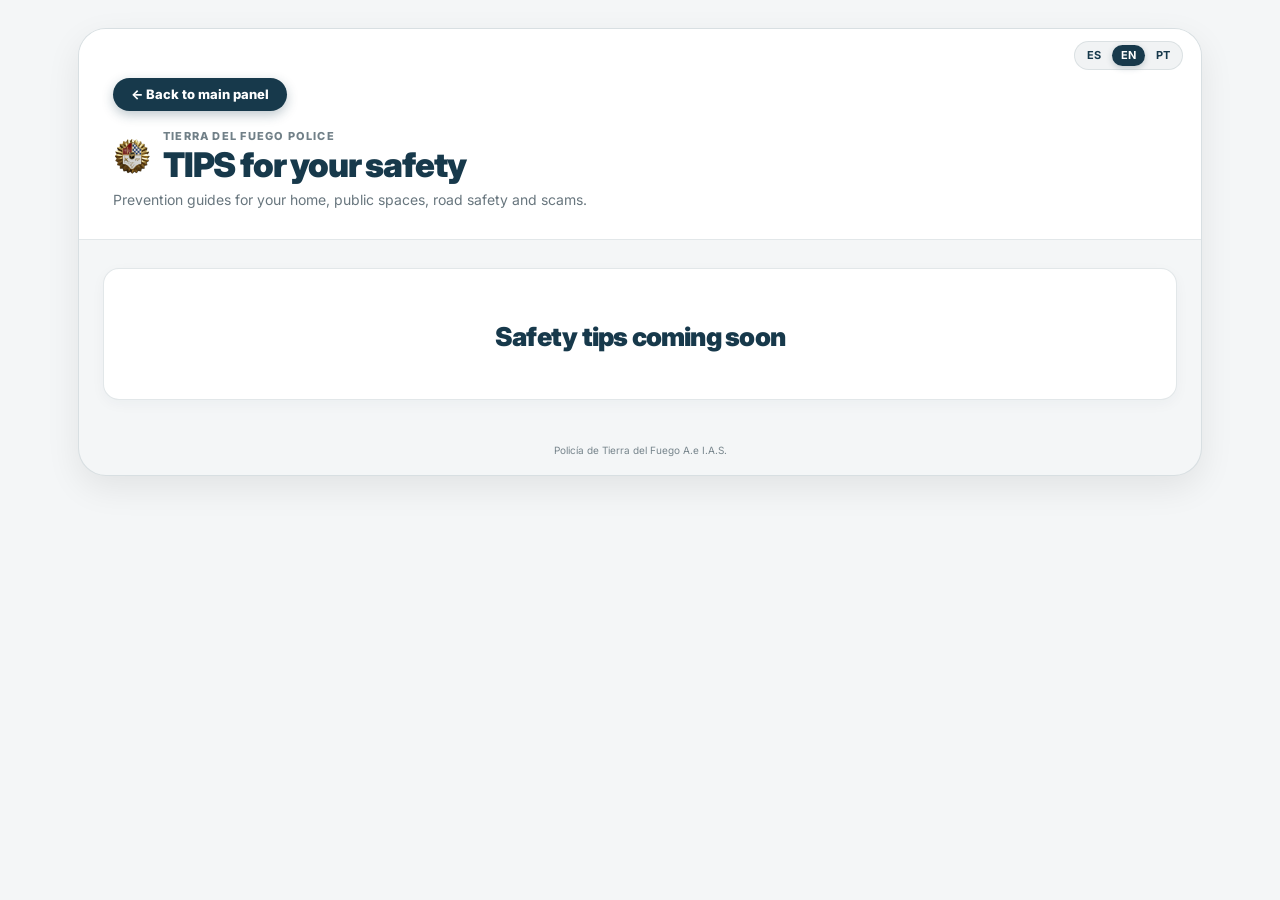
==== commit bf3d4437: "feat: add i18n support for safety tips in english, spanish, and portuguese" ====
--- a/consejos.html
+++ b/consejos.html
@@ -2,92 +2,102 @@
 <html lang="es">
 
 <head>
+  <!-- Google tag (gtag.js) -->
+  <script async src="https://www.googletagmanager.com/gtag/js?id=G-6JCQ4YMV0M"></script>
+  <script>
+    window.dataLayer = window.dataLayer || [];
+    function gtag(){dataLayer.push(arguments);}
+    gtag('js', new Date());
+    gtag('config', 'G-6JCQ4YMV0M');
+  </script>
   <meta charset="utf-8">
   <meta name="viewport" content="width=device-width,initial-scale=1">
-  <title>Consejos de seguridad - Policía de Tierra del Fuego</title>
+  <title data-i18n="page_title_tips">Consejos de seguridad - Policía de Tierra del Fuego</title>
   <meta name="description"
     content="Guías de prevención para estafas, seguridad en el hogar, vía pública, compras y operaciones bancarias, menores en internet y seguridad vial.">
   <link rel="stylesheet" href="css/styles.css">
+  <script src="js/i18n.js"></script>
+  <script src="js/i18n-consejos.js"></script>
 <script src="js/pwa.js" defer></script></head>
 
 <body>
   <section class="pdtf-safety">
     <div class="pdtf-panel">
+      <div class="pdtf-topbar">
+        <div class="pdtf-lang-selector" role="group" aria-label="Seleccionar idioma / Select language">
+          <button type="button" class="pdtf-lang-btn is-active" data-lang="es" aria-label="Español">ES</button>
+          <button type="button" class="pdtf-lang-btn" data-lang="en" aria-label="English">EN</button>
+          <button type="button" class="pdtf-lang-btn" data-lang="pt" aria-label="Português">PT</button>
+        </div>
+      </div>
       <header class="pdtf-header">
-        <a href="index.html" class="pdtf-back">← Volver al panel principal</a>
+        <a href="index.html" class="pdtf-back" data-i18n="back_home">← Volver al panel principal</a>
         <div class="pdtf-header__brand">
           <img src="images/Escudo oro.png" alt="Escudo Policía de Tierra del Fuego" class="pdtf-header__logo">
           <div>
-            <p class="pdtf-kicker">Policía de Tierra del Fuego</p>
-            <h1 class="pdtf-title">TIPS para tu seguridad</h1>
+            <p class="pdtf-kicker" data-i18n="kicker">Policía de Tierra del Fuego</p>
+            <h1 class="pdtf-title" data-i18n="tips_title">TIPS para tu seguridad</h1>
           </div>
         </div>
-        <p class="pdtf-intro">Guías de prevención para la vivienda, la vía pública, la seguridad vial y las estafas.</p>
+        <p class="pdtf-intro" data-i18n="tips_intro">Guías de prevención para la vivienda, la vía pública, la seguridad vial y las estafas.</p>
       </header>
 
       <main class="pdtf-page-content">
         <div class="tips-card" style="text-align:center;padding:48px 24px;">
-          <h2 class="tips-card__title">Próximamente consejos para tu seguridad</h2>
+          <h2 class="tips-card__title" data-i18n="tips_soon">Próximamente consejos para tu seguridad</h2>
         </div>
 
         <!-- CONSEJOS TEMPORALMENTE OCULTOS
+             (ya traducidos a ES/EN/PT en js/i18n-consejos.js: al descomentar funcionan directamente)
         <nav class="tips-nav" aria-label="Temas">
-          <a href="#vacaciones">Vacaciones</a>
-          <a href="#vehiculo">Vehículo</a>
-          <a href="#gas">Gas</a>
-          <a href="#estafas">Estafas</a>
-          <a href="#hogar">Hogar</a>
-          <a href="#via-publica">Vía pública</a>
-          <a href="#compras">Compras y bancos</a>
-          <a href="#menores">Menores en internet</a>
-          <a href="#vial">Seguridad vial</a>
+          <a href="#vacaciones" data-i18n="nav_vac">Vacaciones</a>
+          <a href="#vehiculo" data-i18n="nav_veh">Vehículo</a>
+          <a href="#gas" data-i18n="nav_gas">Gas</a>
+          <a href="#estafas" data-i18n="nav_est">Estafas</a>
+          <a href="#hogar" data-i18n="nav_hog">Hogar</a>
+          <a href="#via-publica" data-i18n="nav_via">Vía pública</a>
+          <a href="#compras" data-i18n="nav_com">Compras y bancos</a>
+          <a href="#menores" data-i18n="nav_men">Menores en internet</a>
+          <a href="#vial" data-i18n="nav_vial">Seguridad vial</a>
         </nav>
 
         <div class="tips-list">
 
           <article class="tips-card" id="vacaciones">
             <div class="tips-card__head">
-              <p class="tips-card__eyebrow">Consejos de seguridad / 01</p>
-              <h2 class="tips-card__title">Dejá tu casa segura</h2>
-              <span class="tips-card__badge">¿TE VAS DE VACACIONES?</span>
-            </div>
-            <div class="tips-card__body">
-              <p class="tips-card__intro">Antes de salir: cerrá, verificá y coordiná con
-                alguien de confianza.</p>
-              <ol class="tips-steps">
-                <li class="tips-step"><span class="tips-step__num">01</span>
-                  <div><span class="tips-step__title">Cerrá los accesos</span><span class="tips-step__desc">Cerrá con
-                      llave las puertas. Revisá ventanas, garaje y accesos secundarios.</span></div>
-                </li>
-                <li class="tips-step"><span class="tips-step__num">02</span>
-                  <div><span class="tips-step__title">Revisá las cerraduras</span><span class="tips-step__desc">Repará
-                      las que estén flojas, dañadas o no funcionen correctamente.</span></div>
-                </li>
-                <li class="tips-step"><span class="tips-step__num">03</span>
-                  <div><span class="tips-step__title">No escondas llaves afuera</span><span class="tips-step__desc">No
-                      las dejes en macetas, felpudos ni marcos de puertas.</span></div>
-                </li>
-                <li class="tips-step"><span class="tips-step__num">04</span>
-                  <div><span class="tips-step__title">Pedí apoyo a alguien de confianza</span><span
-                      class="tips-step__desc">Coordiná para que retire correspondencia y observe el exterior de la
-                      vivienda.</span></div>
-                </li>
-              </ol>
-              <div class="tips-alert">
-                <h3 class="tips-alert__title">Un apoyo extra</h3>
-                <p class="tips-alert__text">Si tenés luces programables, configurá horarios de encendido. No reemplazan
-                  el cierre seguro de puertas y ventanas.</p>
-              </div>
-              <div class="tips-sources">
-                <p class="tips-sources__title">Recordá: puertas con llave / ventanas aseguradas / contacto de confianza
-                </p>
-                <p class="tips-sources__title tips-sources__title--spaced">Fuentes de consulta</p>
+              <p class="tips-card__eyebrow"><span data-i18n="eyebrow_tips">Consejos de seguridad</span> / 01</p>
+              <h2 class="tips-card__title" data-i18n="vac_title">Dejá tu casa segura</h2>
+              <span class="tips-card__badge" data-i18n="vac_badge">¿TE VAS DE VACACIONES?</span>
+            </div>
+            <div class="tips-card__body">
+              <p class="tips-card__intro" data-i18n="vac_intro">Antes de salir: cerrá, verificá y coordiná con alguien de confianza.</p>
+              <ol class="tips-steps">
+                <li class="tips-step"><span class="tips-step__num">01</span>
+                  <div><span class="tips-step__title" data-i18n="vac_1t">Cerrá los accesos</span><span class="tips-step__desc" data-i18n="vac_1d">Cerrá con llave las puertas. Revisá ventanas, garaje y accesos secundarios.</span></div>
+                </li>
+                <li class="tips-step"><span class="tips-step__num">02</span>
+                  <div><span class="tips-step__title" data-i18n="vac_2t">Revisá las cerraduras</span><span class="tips-step__desc" data-i18n="vac_2d">Repará las que estén flojas, dañadas o no funcionen correctamente.</span></div>
+                </li>
+                <li class="tips-step"><span class="tips-step__num">03</span>
+                  <div><span class="tips-step__title" data-i18n="vac_3t">No escondas llaves afuera</span><span class="tips-step__desc" data-i18n="vac_3d">No las dejes en macetas, felpudos ni marcos de puertas.</span></div>
+                </li>
+                <li class="tips-step"><span class="tips-step__num">04</span>
+                  <div><span class="tips-step__title" data-i18n="vac_4t">Pedí apoyo a alguien de confianza</span><span class="tips-step__desc" data-i18n="vac_4d">Coordiná para que retire correspondencia y observe el exterior de la vivienda.</span></div>
+                </li>
+              </ol>
+              <div class="tips-alert">
+                <h3 class="tips-alert__title" data-i18n="vac_at">Un apoyo extra</h3>
+                <p class="tips-alert__text" data-i18n="vac_ad">Si tenés luces programables, configurá horarios de encendido. No reemplazan el cierre seguro de puertas y ventanas.</p>
+              </div>
+              <div class="tips-sources">
+                <p class="tips-sources__title" data-i18n="vac_rem">Recordá: puertas con llave / ventanas aseguradas / contacto de confianza</p>
+                <p class="tips-sources__title tips-sources__title--spaced" data-i18n="tips_sources">Fuentes de consulta</p>
                 <ul>
                   <li><a
                       href="https://www.centinet.com.ar/como-proteger-tu-hogar-durante-las-vacaciones-consejos-esenciales-de-seguridad/"
-                      target="_blank" rel="noopener">Guía para proteger el hogar durante las vacaciones</a></li>
+                      target="_blank" rel="noopener" data-i18n="vac_s1">Guía para proteger el hogar durante las vacaciones</a></li>
                   <li><a href="https://www.detect.com.ar/blog/casa-segura-en-vacaciones" target="_blank"
-                      rel="noopener">Casa segura en vacaciones</a></li>
+                      rel="noopener" data-i18n="vac_s2">Casa segura en vacaciones</a></li>
                 </ul>
               </div>
             </div>
@@ -95,47 +105,39 @@
 
           <article class="tips-card" id="vehiculo">
             <div class="tips-card__head">
-              <p class="tips-card__eyebrow">Consejos de seguridad / 02</p>
-              <h2 class="tips-card__title">Documentación y mantenimiento al día</h2>
-              <span class="tips-card__badge">ANTES DE SALIR A LA RUTA</span>
-            </div>
-            <div class="tips-card__body">
-              <p class="tips-card__intro">Prepará el viaje con anticipación. No esperes a un
-                control o a una falla.</p>
-              <ol class="tips-steps">
-                <li class="tips-step"><span class="tips-step__num">01</span>
-                  <div><span class="tips-step__title">Documentación lista</span><span class="tips-step__desc">DNI,
-                      licencia vigente para el vehículo, cédula y comprobante de seguro vigente. RTO o VTV, cuando
-                      corresponda.</span></div>
-                </li>
-                <li class="tips-step"><span class="tips-step__num">02</span>
-                  <div><span class="tips-step__title">Servicios al día</span><span class="tips-step__desc">Respetá los
-                      plazos y el kilometraje de mantenimiento indicados por el fabricante.</span></div>
-                </li>
-                <li class="tips-step"><span class="tips-step__num">03</span>
-                  <div><span class="tips-step__title">Neumáticos y frenos</span><span class="tips-step__desc">Revisá
-                      cubiertas, presión y auxilio. Hacé controlar frenos, dirección y suspensión.</span></div>
-                </li>
-                <li class="tips-step"><span class="tips-step__num">04</span>
-                  <div><span class="tips-step__title">Luces, fluidos y equipo</span><span
-                      class="tips-step__desc">Controlá luces, aceite, refrigerante y líquido de frenos. Revisá
-                      matafuego, balizas y herramientas para el auxilio.</span></div>
-                </li>
-              </ol>
-              <div class="tips-alert">
-                <h3 class="tips-alert__title">Si algo no funciona bien, revisalo antes</h3>
-                <p class="tips-alert__text">Ruidos, vibraciones o cambios al frenar o conducir requieren una revisión.
-                  Las patentes deben estar colocadas y legibles.</p>
-              </div>
-              <div class="tips-sources">
-                <p class="tips-sources__title">Recordá: papeles vigentes / servicios al día / vehículo revisado</p>
-                <p class="tips-sources__title tips-sources__title--spaced">Fuentes de consulta</p>
+              <p class="tips-card__eyebrow"><span data-i18n="eyebrow_tips">Consejos de seguridad</span> / 02</p>
+              <h2 class="tips-card__title" data-i18n="veh_title">Documentación y mantenimiento al día</h2>
+              <span class="tips-card__badge" data-i18n="veh_badge">ANTES DE SALIR A LA RUTA</span>
+            </div>
+            <div class="tips-card__body">
+              <p class="tips-card__intro" data-i18n="veh_intro">Prepará el viaje con anticipación. No esperes a un control o a una falla.</p>
+              <ol class="tips-steps">
+                <li class="tips-step"><span class="tips-step__num">01</span>
+                  <div><span class="tips-step__title" data-i18n="veh_1t">Documentación lista</span><span class="tips-step__desc" data-i18n="veh_1d">DNI, licencia vigente para el vehículo, cédula y comprobante de seguro vigente. RTO o VTV, cuando corresponda.</span></div>
+                </li>
+                <li class="tips-step"><span class="tips-step__num">02</span>
+                  <div><span class="tips-step__title" data-i18n="veh_2t">Servicios al día</span><span class="tips-step__desc" data-i18n="veh_2d">Respetá los plazos y el kilometraje de mantenimiento indicados por el fabricante.</span></div>
+                </li>
+                <li class="tips-step"><span class="tips-step__num">03</span>
+                  <div><span class="tips-step__title" data-i18n="veh_3t">Neumáticos y frenos</span><span class="tips-step__desc" data-i18n="veh_3d">Revisá cubiertas, presión y auxilio. Hacé controlar frenos, dirección y suspensión.</span></div>
+                </li>
+                <li class="tips-step"><span class="tips-step__num">04</span>
+                  <div><span class="tips-step__title" data-i18n="veh_4t">Luces, fluidos y equipo</span><span class="tips-step__desc" data-i18n="veh_4d">Controlá luces, aceite, refrigerante y líquido de frenos. Revisá matafuego, balizas y herramientas para el auxilio.</span></div>
+                </li>
+              </ol>
+              <div class="tips-alert">
+                <h3 class="tips-alert__title" data-i18n="veh_at">Si algo no funciona bien, revisalo antes</h3>
+                <p class="tips-alert__text" data-i18n="veh_ad">Ruidos, vibraciones o cambios al frenar o conducir requieren una revisión. Las patentes deben estar colocadas y legibles.</p>
+              </div>
+              <div class="tips-sources">
+                <p class="tips-sources__title" data-i18n="veh_rem">Recordá: papeles vigentes / servicios al día / vehículo revisado</p>
+                <p class="tips-sources__title tips-sources__title--spaced" data-i18n="tips_sources">Fuentes de consulta</p>
                 <ul>
                   <li><a href="https://www.argentina.gob.ar/seguridadvial/licencianacional/documentacion"
-                      target="_blank" rel="noopener">ANSV: documentación obligatoria para circular</a></li>
+                      target="_blank" rel="noopener" data-i18n="veh_s1">ANSV: documentación obligatoria para circular</a></li>
                   <li><a
                       href="https://www.argentina.gob.ar/noticias/recomendaciones-para-salir-la-ruta-sin-complicaciones"
-                      target="_blank" rel="noopener">Recomendaciones para salir a la ruta</a></li>
+                      target="_blank" rel="noopener" data-i18n="veh_s2">Recomendaciones para salir a la ruta</a></li>
                 </ul>
               </div>
             </div>
@@ -143,46 +145,38 @@
 
           <article class="tips-card" id="gas">
             <div class="tips-card__head">
-              <p class="tips-card__eyebrow">Consejos de seguridad / 03</p>
-              <h2 class="tips-card__title">Revisá los artefactos de gas</h2>
-              <span class="tips-card__badge">SEGURIDAD EN EL HOGAR</span>
-            </div>
-            <div class="tips-card__body">
-              <p class="tips-card__intro">Revisión anual y ventilación permanente: dos
-                cuidados fundamentales.</p>
-              <ol class="tips-steps">
-                <li class="tips-step"><span class="tips-step__num">01</span>
-                  <div><span class="tips-step__title">Una revisión cada año</span><span class="tips-step__desc">Pedí a
-                      un gasista matriculado que controle artefactos, ventilaciones y conductos de salida.</span></div>
-                </li>
-                <li class="tips-step"><span class="tips-step__num">02</span>
-                  <div><span class="tips-step__title">Rejillas siempre libres</span><span class="tips-step__desc">No
-                      tapes ni obstruyas las ventilaciones, tampoco en los días de mucho frío.</span></div>
-                </li>
-                <li class="tips-step"><span class="tips-step__num">03</span>
-                  <div><span class="tips-step__title">Atención a la llama</span><span class="tips-step__desc">Si es
-                      amarilla, anaranjada o roja, dejá de usar el artefacto y pedí una revisión.</span></div>
-                </li>
-                <li class="tips-step"><span class="tips-step__num">04</span>
-                  <div><span class="tips-step__title">No improvises calefacción</span><span class="tips-step__desc">No
-                      uses el horno ni las hornallas para calefaccionar. No repares ni modifiques instalaciones por tu
-                      cuenta.</span></div>
-                </li>
-              </ol>
-              <div class="tips-alert">
-                <h3 class="tips-alert__title">El monóxido de carbono no se ve ni se huele</h3>
-                <p class="tips-alert__text">Puede producirse por una combustión deficiente. Que no haya olor a gas no
-                  significa que el ambiente sea seguro.</p>
-              </div>
-              <div class="tips-sources">
-                <p class="tips-sources__title">Recordá: gasista matriculado / rejillas libres / conductos controlados
-                </p>
-                <p class="tips-sources__title tips-sources__title--spaced">Fuentes de consulta</p>
+              <p class="tips-card__eyebrow"><span data-i18n="eyebrow_tips">Consejos de seguridad</span> / 03</p>
+              <h2 class="tips-card__title" data-i18n="gas_title">Revisá los artefactos de gas</h2>
+              <span class="tips-card__badge" data-i18n="gas_badge">SEGURIDAD EN EL HOGAR</span>
+            </div>
+            <div class="tips-card__body">
+              <p class="tips-card__intro" data-i18n="gas_intro">Revisión anual y ventilación permanente: dos cuidados fundamentales.</p>
+              <ol class="tips-steps">
+                <li class="tips-step"><span class="tips-step__num">01</span>
+                  <div><span class="tips-step__title" data-i18n="gas_1t">Una revisión cada año</span><span class="tips-step__desc" data-i18n="gas_1d">Pedí a un gasista matriculado que controle artefactos, ventilaciones y conductos de salida.</span></div>
+                </li>
+                <li class="tips-step"><span class="tips-step__num">02</span>
+                  <div><span class="tips-step__title" data-i18n="gas_2t">Rejillas siempre libres</span><span class="tips-step__desc" data-i18n="gas_2d">No tapes ni obstruyas las ventilaciones, tampoco en los días de mucho frío.</span></div>
+                </li>
+                <li class="tips-step"><span class="tips-step__num">03</span>
+                  <div><span class="tips-step__title" data-i18n="gas_3t">Atención a la llama</span><span class="tips-step__desc" data-i18n="gas_3d">Si es amarilla, anaranjada o roja, dejá de usar el artefacto y pedí una revisión.</span></div>
+                </li>
+                <li class="tips-step"><span class="tips-step__num">04</span>
+                  <div><span class="tips-step__title" data-i18n="gas_4t">No improvises calefacción</span><span class="tips-step__desc" data-i18n="gas_4d">No uses el horno ni las hornallas para calefaccionar. No repares ni modifiques instalaciones por tu cuenta.</span></div>
+                </li>
+              </ol>
+              <div class="tips-alert">
+                <h3 class="tips-alert__title" data-i18n="gas_at">El monóxido de carbono no se ve ni se huele</h3>
+                <p class="tips-alert__text" data-i18n="gas_ad">Puede producirse por una combustión deficiente. Que no haya olor a gas no significa que el ambiente sea seguro.</p>
+              </div>
+              <div class="tips-sources">
+                <p class="tips-sources__title" data-i18n="gas_rem">Recordá: gasista matriculado / rejillas libres / conductos controlados</p>
+                <p class="tips-sources__title tips-sources__title--spaced" data-i18n="tips_sources">Fuentes de consulta</p>
                 <ul>
                   <li><a href="https://www.enargas.gob.ar/secciones/monoxido-de-carbono/monoxido-de-carbono.php"
-                      target="_blank" rel="noopener">ENARGAS: prevención del monóxido de carbono</a></li>
+                      target="_blank" rel="noopener" data-i18n="gas_s1">ENARGAS: prevención del monóxido de carbono</a></li>
                   <li><a href="https://www.argentina.gob.ar/produccion/prevencion-intoxicacion-monoxido-carbono"
-                      target="_blank" rel="noopener">Prevención de intoxicaciones por monóxido</a></li>
+                      target="_blank" rel="noopener" data-i18n="gas_s2">Prevención de intoxicaciones por monóxido</a></li>
                 </ul>
               </div>
             </div>
@@ -191,45 +185,37 @@
 
           <article class="tips-card" id="estafas">
             <div class="tips-card__head">
-              <p class="tips-card__eyebrow">Seguridad ciudadana / 01</p>
-              <h2 class="tips-card__title">Estafas telefónicas y digitales</h2>
-              <span class="tips-card__badge">DETENETE · VERIFICÁ · PROTEGÉ TUS DATOS</span>
-            </div>
-            <div class="tips-card__body">
-              <ol class="tips-steps">
-                <li class="tips-step"><span class="tips-step__num">01</span>
-                  <div><span class="tips-step__title">Tus claves son privadas</span><span class="tips-step__desc">No
-                      compartas contraseñas, PIN, token ni códigos de verificación de SMS o WhatsApp.</span></div>
-                </li>
-                <li class="tips-step"><span class="tips-step__num">02</span>
-                  <div><span class="tips-step__title">No ingreses desde enlaces sospechosos</span><span
-                      class="tips-step__desc">No uses enlaces recibidos por mensajes para validar cuentas, cobrar
-                      premios o evitar supuestos bloqueos.</span></div>
-                </li>
-                <li class="tips-step"><span class="tips-step__num">03</span>
-                  <div><span class="tips-step__title">No operes bajo instrucciones</span><span
-                      class="tips-step__desc">No realices operaciones en cajeros o aplicaciones bancarias siguiendo una
-                      llamada inesperada.</span></div>
-                </li>
-                <li class="tips-step"><span class="tips-step__num">04</span>
-                  <div><span class="tips-step__title">Verificá por tu cuenta</span><span class="tips-step__desc">Cortá
-                      el contacto y buscá el canal oficial de la entidad. No uses el teléfono o enlace que te envió
-                      quien te contactó.</span></div>
-                </li>
-              </ol>
-              <div class="tips-alert">
-                <h3 class="tips-alert__title">Si dicen que un familiar está en peligro</h3>
-                <p class="tips-alert__text">Cortá la comunicación y contactá directamente a esa persona o a otro
-                  familiar. No brindes nombres, direcciones ni información sobre dinero.</p>
-              </div>
-              <div class="tips-sources">
-                <p class="tips-sources__title">Fuentes de consulta</p>
+              <p class="tips-card__eyebrow"><span data-i18n="eyebrow_citizen">Seguridad ciudadana</span> / 01</p>
+              <h2 class="tips-card__title" data-i18n="est_title">Estafas telefónicas y digitales</h2>
+              <span class="tips-card__badge" data-i18n="est_badge">DETENETE · VERIFICÁ · PROTEGÉ TUS DATOS</span>
+            </div>
+            <div class="tips-card__body">
+              <ol class="tips-steps">
+                <li class="tips-step"><span class="tips-step__num">01</span>
+                  <div><span class="tips-step__title" data-i18n="est_1t">Tus claves son privadas</span><span class="tips-step__desc" data-i18n="est_1d">No compartas contraseñas, PIN, token ni códigos de verificación de SMS o WhatsApp.</span></div>
+                </li>
+                <li class="tips-step"><span class="tips-step__num">02</span>
+                  <div><span class="tips-step__title" data-i18n="est_2t">No ingreses desde enlaces sospechosos</span><span class="tips-step__desc" data-i18n="est_2d">No uses enlaces recibidos por mensajes para validar cuentas, cobrar premios o evitar supuestos bloqueos.</span></div>
+                </li>
+                <li class="tips-step"><span class="tips-step__num">03</span>
+                  <div><span class="tips-step__title" data-i18n="est_3t">No operes bajo instrucciones</span><span class="tips-step__desc" data-i18n="est_3d">No realices operaciones en cajeros o aplicaciones bancarias siguiendo una llamada inesperada.</span></div>
+                </li>
+                <li class="tips-step"><span class="tips-step__num">04</span>
+                  <div><span class="tips-step__title" data-i18n="est_4t">Verificá por tu cuenta</span><span class="tips-step__desc" data-i18n="est_4d">Cortá el contacto y buscá el canal oficial de la entidad. No uses el teléfono o enlace que te envió quien te contactó.</span></div>
+                </li>
+              </ol>
+              <div class="tips-alert">
+                <h3 class="tips-alert__title" data-i18n="est_at">Si dicen que un familiar está en peligro</h3>
+                <p class="tips-alert__text" data-i18n="est_ad">Cortá la comunicación y contactá directamente a esa persona o a otro familiar. No brindes nombres, direcciones ni información sobre dinero.</p>
+              </div>
+              <div class="tips-sources">
+                <p class="tips-sources__title" data-i18n="tips_sources">Fuentes de consulta</p>
                 <ul>
                   <li><a href="https://www.bcra.gob.ar/como-prevenir-estafas-virtuales/" target="_blank"
-                      rel="noopener">Banco Central: prevención de estafas</a></li>
+                      rel="noopener" data-i18n="est_s1">Banco Central: prevención de estafas</a></li>
                   <li><a
                       href="https://buenosaires.gob.ar/gcaba_historico/seguridad/consejos-para-evitar-estafas-virtuales-y-telefonicas"
-                      target="_blank" rel="noopener">Prevención de estafas telefónicas</a></li>
+                      target="_blank" rel="noopener" data-i18n="est_s2">Prevención de estafas telefónicas</a></li>
                 </ul>
               </div>
             </div>
@@ -237,42 +223,34 @@
 
           <article class="tips-card" id="hogar">
             <div class="tips-card__head">
-              <p class="tips-card__eyebrow">Seguridad ciudadana / 02</p>
-              <h2 class="tips-card__title">Seguridad en el hogar</h2>
-              <span class="tips-card__badge">CERRÁ · VERIFICÁ · EVITÁ EXPONERTE</span>
-            </div>
-            <div class="tips-card__body">
-              <ol class="tips-steps">
-                <li class="tips-step"><span class="tips-step__num">01</span>
-                  <div><span class="tips-step__title">Cerrá los accesos</span><span class="tips-step__desc">Cerrá con
-                      llave al salir y mantené cerradas las ventanas accesibles desde el exterior cuando no
-                      estés.</span></div>
-                </li>
-                <li class="tips-step"><span class="tips-step__num">02</span>
-                  <div><span class="tips-step__title">Verificá antes de abrir</span><span class="tips-step__desc">No
-                      permitas el ingreso de personas desconocidas sin comprobar su identidad y el motivo de la
-                      visita.</span></div>
-                </li>
-                <li class="tips-step"><span class="tips-step__num">03</span>
-                  <div><span class="tips-step__title">Cuidá lo que queda a la vista</span><span
-                      class="tips-step__desc">Evitá dejar objetos de valor visibles o al alcance desde las
-                      ventanas.</span></div>
-                </li>
-                <li class="tips-step"><span class="tips-step__num">04</span>
-                  <div><span class="tips-step__title">Si perdés las llaves</span><span class="tips-step__desc">Evaluá
-                      cambiar la cerradura para evitar accesos no autorizados.</span></div>
-                </li>
-              </ol>
-              <div class="tips-alert">
-                <h3 class="tips-alert__title">Si encontrás un acceso forzado</h3>
-                <p class="tips-alert__text">No ingreses ni toques nada. Alejate y solicitá asistencia policial. Evitá
-                  enfrentarte a quien esté cometiendo un robo: priorizá tu integridad.</p>
-              </div>
-              <div class="tips-sources">
-                <p class="tips-sources__title">Fuentes de consulta</p>
+              <p class="tips-card__eyebrow"><span data-i18n="eyebrow_citizen">Seguridad ciudadana</span> / 02</p>
+              <h2 class="tips-card__title" data-i18n="hog_title">Seguridad en el hogar</h2>
+              <span class="tips-card__badge" data-i18n="hog_badge">CERRÁ · VERIFICÁ · EVITÁ EXPONERTE</span>
+            </div>
+            <div class="tips-card__body">
+              <ol class="tips-steps">
+                <li class="tips-step"><span class="tips-step__num">01</span>
+                  <div><span class="tips-step__title" data-i18n="hog_1t">Cerrá los accesos</span><span class="tips-step__desc" data-i18n="hog_1d">Cerrá con llave al salir y mantené cerradas las ventanas accesibles desde el exterior cuando no estés.</span></div>
+                </li>
+                <li class="tips-step"><span class="tips-step__num">02</span>
+                  <div><span class="tips-step__title" data-i18n="hog_2t">Verificá antes de abrir</span><span class="tips-step__desc" data-i18n="hog_2d">No permitas el ingreso de personas desconocidas sin comprobar su identidad y el motivo de la visita.</span></div>
+                </li>
+                <li class="tips-step"><span class="tips-step__num">03</span>
+                  <div><span class="tips-step__title" data-i18n="hog_3t">Cuidá lo que queda a la vista</span><span class="tips-step__desc" data-i18n="hog_3d">Evitá dejar objetos de valor visibles o al alcance desde las ventanas.</span></div>
+                </li>
+                <li class="tips-step"><span class="tips-step__num">04</span>
+                  <div><span class="tips-step__title" data-i18n="hog_4t">Si perdés las llaves</span><span class="tips-step__desc" data-i18n="hog_4d">Evaluá cambiar la cerradura para evitar accesos no autorizados.</span></div>
+                </li>
+              </ol>
+              <div class="tips-alert">
+                <h3 class="tips-alert__title" data-i18n="hog_at">Si encontrás un acceso forzado</h3>
+                <p class="tips-alert__text" data-i18n="hog_ad">No ingreses ni toques nada. Alejate y solicitá asistencia policial. Evitá enfrentarte a quien esté cometiendo un robo: priorizá tu integridad.</p>
+              </div>
+              <div class="tips-sources">
+                <p class="tips-sources__title" data-i18n="tips_sources">Fuentes de consulta</p>
                 <ul>
                   <li><a href="https://buenosaires.gob.ar/gcaba_historico/noticias/consejos-de-seguridad"
-                      target="_blank" rel="noopener">Consejos de seguridad — Buenos Aires Ciudad</a></li>
+                      target="_blank" rel="noopener" data-i18n="hog_s1">Consejos de seguridad — Buenos Aires Ciudad</a></li>
                 </ul>
               </div>
             </div>
@@ -280,40 +258,34 @@
 
           <article class="tips-card" id="via-publica">
             <div class="tips-card__head">
-              <p class="tips-card__eyebrow">Seguridad ciudadana / 03</p>
-              <h2 class="tips-card__title">Cuidados en la vía pública</h2>
-              <span class="tips-card__badge">OBSERVÁ · RESGUARDÁ · PRIORIZÁ TU SEGURIDAD</span>
-            </div>
-            <div class="tips-card__body">
-              <ol class="tips-steps">
-                <li class="tips-step"><span class="tips-step__num">01</span>
-                  <div><span class="tips-step__title">Pertenencias cerca del cuerpo</span><span
-                      class="tips-step__desc">Llevá bolsos y mochilas cerrados y bajo tu control.</span></div>
-                </li>
-                <li class="tips-step"><span class="tips-step__num">02</span>
-                  <div><span class="tips-step__title">Guardá teléfono y billetera</span><span
-                      class="tips-step__desc">Usá compartimentos seguros en lugar de llevarlos a la vista.</span></div>
-                </li>
-                <li class="tips-step"><span class="tips-step__num">03</span>
-                  <div><span class="tips-step__title">Prestá atención a las distracciones</span><span
-                      class="tips-step__desc">Mantené tus pertenencias bajo tu control si alguien intenta distraerte de
-                      forma insistente.</span></div>
-                </li>
-                <li class="tips-step"><span class="tips-step__num">04</span>
-                  <div><span class="tips-step__title">Si te detenés a conversar</span><span class="tips-step__desc">Al
-                      dar una indicación, no pierdas de vista tus objetos personales.</span></div>
-                </li>
-              </ol>
-              <div class="tips-alert">
-                <h3 class="tips-alert__title">La prevención no implica culpabilizar</h3>
-                <p class="tips-alert__text">Estas medidas buscan reducir riesgos. La responsabilidad por un delito
-                  siempre corresponde a quien lo comete.</p>
-              </div>
-              <div class="tips-sources">
-                <p class="tips-sources__title">Fuentes de consulta</p>
+              <p class="tips-card__eyebrow"><span data-i18n="eyebrow_citizen">Seguridad ciudadana</span> / 03</p>
+              <h2 class="tips-card__title" data-i18n="via_title">Cuidados en la vía pública</h2>
+              <span class="tips-card__badge" data-i18n="via_badge">OBSERVÁ · RESGUARDÁ · PRIORIZÁ TU SEGURIDAD</span>
+            </div>
+            <div class="tips-card__body">
+              <ol class="tips-steps">
+                <li class="tips-step"><span class="tips-step__num">01</span>
+                  <div><span class="tips-step__title" data-i18n="via_1t">Pertenencias cerca del cuerpo</span><span class="tips-step__desc" data-i18n="via_1d">Llevá bolsos y mochilas cerrados y bajo tu control.</span></div>
+                </li>
+                <li class="tips-step"><span class="tips-step__num">02</span>
+                  <div><span class="tips-step__title" data-i18n="via_2t">Guardá teléfono y billetera</span><span class="tips-step__desc" data-i18n="via_2d">Usá compartimentos seguros en lugar de llevarlos a la vista.</span></div>
+                </li>
+                <li class="tips-step"><span class="tips-step__num">03</span>
+                  <div><span class="tips-step__title" data-i18n="via_3t">Prestá atención a las distracciones</span><span class="tips-step__desc" data-i18n="via_3d">Mantené tus pertenencias bajo tu control si alguien intenta distraerte de forma insistente.</span></div>
+                </li>
+                <li class="tips-step"><span class="tips-step__num">04</span>
+                  <div><span class="tips-step__title" data-i18n="via_4t">Si te detenés a conversar</span><span class="tips-step__desc" data-i18n="via_4d">Al dar una indicación, no pierdas de vista tus objetos personales.</span></div>
+                </li>
+              </ol>
+              <div class="tips-alert">
+                <h3 class="tips-alert__title" data-i18n="via_at">La prevención no implica culpabilizar</h3>
+                <p class="tips-alert__text" data-i18n="via_ad">Estas medidas buscan reducir riesgos. La responsabilidad por un delito siempre corresponde a quien lo comete.</p>
+              </div>
+              <div class="tips-sources">
+                <p class="tips-sources__title" data-i18n="tips_sources">Fuentes de consulta</p>
                 <ul>
                   <li><a href="https://buenosaires.gob.ar/gcaba_historico/noticias/consejos-de-seguridad"
-                      target="_blank" rel="noopener">Consejos de seguridad — Buenos Aires Ciudad</a></li>
+                      target="_blank" rel="noopener" data-i18n="via_s1">Consejos de seguridad — Buenos Aires Ciudad</a></li>
                 </ul>
               </div>
             </div>
@@ -321,45 +293,38 @@
 
           <article class="tips-card" id="compras">
             <div class="tips-card__head">
-              <p class="tips-card__eyebrow">Seguridad ciudadana / 04</p>
-              <h2 class="tips-card__title">Compras, ventas y operaciones bancarias</h2>
-              <span class="tips-card__badge">COMPROBÁ EL MOVIMIENTO, NO SOLO EL MENSAJE</span>
-            </div>
-            <div class="tips-card__body">
-              <ol class="tips-steps">
-                <li class="tips-step"><span class="tips-step__num">01</span>
-                  <div><span class="tips-step__title">Revisá el destinatario</span><span class="tips-step__desc">Antes
-                      de pagar o transferir, verificá la identidad del destinatario y los datos de la operación.</span>
+              <p class="tips-card__eyebrow"><span data-i18n="eyebrow_citizen">Seguridad ciudadana</span> / 04</p>
+              <h2 class="tips-card__title" data-i18n="com_title">Compras, ventas y operaciones bancarias</h2>
+              <span class="tips-card__badge" data-i18n="com_badge">COMPROBÁ EL MOVIMIENTO, NO SOLO EL MENSAJE</span>
+            </div>
+            <div class="tips-card__body">
+              <ol class="tips-steps">
+                <li class="tips-step"><span class="tips-step__num">01</span>
+                  <div><span class="tips-step__title" data-i18n="com_1t">Revisá el destinatario</span><span class="tips-step__desc" data-i18n="com_1d">Antes de pagar o transferir, verificá la identidad del destinatario y los datos de la operación.</span>
                   </div>
                 </li>
                 <li class="tips-step"><span class="tips-step__num">02</span>
-                  <div><span class="tips-step__title">Comprobá la acreditación</span><span class="tips-step__desc">Si
-                      vendés un producto, revisá el ingreso del dinero en tu propia cuenta. Una captura o comprobante no
-                      es suficiente.</span></div>
-                </li>
-                <li class="tips-step"><span class="tips-step__num">03</span>
-                  <div><span class="tips-step__title">No compartas claves</span><span class="tips-step__desc">Desconfiá
-                      de beneficios que exijan entregar contraseñas o seguir instrucciones en un cajero.</span></div>
-                </li>
-                <li class="tips-step"><span class="tips-step__num">04</span>
-                  <div><span class="tips-step__title">Desconfiá de la urgencia</span><span class="tips-step__desc">Si
-                      una oferta, premio o reintegro exige actuar de inmediato, frená y verificá por un canal
-                      oficial.</span></div>
-                </li>
-              </ol>
-              <div class="tips-alert">
-                <h3 class="tips-alert__title">¿Te piden devolver una transferencia?</h3>
-                <p class="tips-alert__text">Revisá los movimientos en tu propia cuenta y consultá con tu banco antes de
-                  actuar. No respondas bajo presión.</p>
-              </div>
-              <div class="tips-sources">
-                <p class="tips-sources__title">Fuentes de consulta</p>
+                  <div><span class="tips-step__title" data-i18n="com_2t">Comprobá la acreditación</span><span class="tips-step__desc" data-i18n="com_2d">Si vendés un producto, revisá el ingreso del dinero en tu propia cuenta. Una captura o comprobante no es suficiente.</span></div>
+                </li>
+                <li class="tips-step"><span class="tips-step__num">03</span>
+                  <div><span class="tips-step__title" data-i18n="com_3t">No compartas claves</span><span class="tips-step__desc" data-i18n="com_3d">Desconfiá de beneficios que exijan entregar contraseñas o seguir instrucciones en un cajero.</span></div>
+                </li>
+                <li class="tips-step"><span class="tips-step__num">04</span>
+                  <div><span class="tips-step__title" data-i18n="com_4t">Desconfiá de la urgencia</span><span class="tips-step__desc" data-i18n="com_4d">Si una oferta, premio o reintegro exige actuar de inmediato, frená y verificá por un canal oficial.</span></div>
+                </li>
+              </ol>
+              <div class="tips-alert">
+                <h3 class="tips-alert__title" data-i18n="com_at">¿Te piden devolver una transferencia?</h3>
+                <p class="tips-alert__text" data-i18n="com_ad">Revisá los movimientos en tu propia cuenta y consultá con tu banco antes de actuar. No respondas bajo presión.</p>
+              </div>
+              <div class="tips-sources">
+                <p class="tips-sources__title" data-i18n="tips_sources">Fuentes de consulta</p>
                 <ul>
                   <li><a
                       href="https://www.argentina.gob.ar/seguridad/ciberdelito/recomendaciones-para-evitar-estafas-en-internet"
-                      target="_blank" rel="noopener">Recomendaciones para evitar estafas</a></li>
+                      target="_blank" rel="noopener" data-i18n="com_s1">Recomendaciones para evitar estafas</a></li>
                   <li><a href="https://www.bcra.gob.ar/como-prevenir-estafas-virtuales/" target="_blank"
-                      rel="noopener">Banco Central: prevención de estafas</a></li>
+                      rel="noopener" data-i18n="com_s2">Banco Central: prevención de estafas</a></li>
                 </ul>
               </div>
             </div>
@@ -367,48 +332,39 @@
 
           <article class="tips-card" id="menores">
             <div class="tips-card__head">
-              <p class="tips-card__eyebrow">Seguridad ciudadana / 05</p>
-              <h2 class="tips-card__title">Niñas, niños y adolescentes en internet</h2>
-              <span class="tips-card__badge">ESCUCHÁ · ACOMPAÑÁ · CONSTRUÍ CONFIANZA</span>
-            </div>
-            <div class="tips-card__body">
-              <ol class="tips-steps">
-                <li class="tips-step"><span class="tips-step__num">01</span>
-                  <div><span class="tips-step__title">Conversá sin juzgar</span><span class="tips-step__desc">Hablá
-                      sobre los juegos, aplicaciones y redes sociales que utilizan. Promové que pidan ayuda si algo les
-                      incomoda.</span></div>
-                </li>
-                <li class="tips-step"><span class="tips-step__num">02</span>
-                  <div><span class="tips-step__title">Los perfiles pueden ser falsos</span><span
-                      class="tips-step__desc">Explicales que una persona en internet puede no ser quien dice ser.</span>
+              <p class="tips-card__eyebrow"><span data-i18n="eyebrow_citizen">Seguridad ciudadana</span> / 05</p>
+              <h2 class="tips-card__title" data-i18n="men_title">Niñas, niños y adolescentes en internet</h2>
+              <span class="tips-card__badge" data-i18n="men_badge">ESCUCHÁ · ACOMPAÑÁ · CONSTRUÍ CONFIANZA</span>
+            </div>
+            <div class="tips-card__body">
+              <ol class="tips-steps">
+                <li class="tips-step"><span class="tips-step__num">01</span>
+                  <div><span class="tips-step__title" data-i18n="men_1t">Conversá sin juzgar</span><span class="tips-step__desc" data-i18n="men_1d">Hablá sobre los juegos, aplicaciones y redes sociales que utilizan. Promové que pidan ayuda si algo les incomoda.</span></div>
+                </li>
+                <li class="tips-step"><span class="tips-step__num">02</span>
+                  <div><span class="tips-step__title" data-i18n="men_2t">Los perfiles pueden ser falsos</span><span class="tips-step__desc" data-i18n="men_2d">Explicales que una persona en internet puede no ser quien dice ser.</span>
                   </div>
                 </li>
                 <li class="tips-step"><span class="tips-step__num">03</span>
-                  <div><span class="tips-step__title">Configurá la privacidad</span><span
-                      class="tips-step__desc">Ayudalos a proteger sus cuentas y a no compartir datos personales,
-                      ubicación ni imágenes íntimas.</span></div>
-                </li>
-                <li class="tips-step"><span class="tips-step__num">04</span>
-                  <div><span class="tips-step__title">Cuidá también lo que publicás</span><span
-                      class="tips-step__desc">Evitá difundir información que permita identificar su escuela, domicilio o
-                      rutinas.</span></div>
-                </li>
-              </ol>
-              <div class="tips-alert">
-                <h3 class="tips-alert__title">Ante acoso sexual por internet</h3>
-                <p class="tips-alert__text">Conservá mensajes e información. No borres conversaciones ni te hagas pasar
-                  por el niño, niña o adolescente para contactar al agresor. Realizá la denuncia en una comisaría o
-                  fiscalía.</p>
-              </div>
-              <div class="tips-sources">
-                <p class="tips-sources__title">Fuentes de consulta</p>
+                  <div><span class="tips-step__title" data-i18n="men_3t">Configurá la privacidad</span><span class="tips-step__desc" data-i18n="men_3d">Ayudalos a proteger sus cuentas y a no compartir datos personales, ubicación ni imágenes íntimas.</span></div>
+                </li>
+                <li class="tips-step"><span class="tips-step__num">04</span>
+                  <div><span class="tips-step__title" data-i18n="men_4t">Cuidá también lo que publicás</span><span class="tips-step__desc" data-i18n="men_4d">Evitá difundir información que permita identificar su escuela, domicilio o rutinas.</span></div>
+                </li>
+              </ol>
+              <div class="tips-alert">
+                <h3 class="tips-alert__title" data-i18n="men_at">Ante acoso sexual por internet</h3>
+                <p class="tips-alert__text" data-i18n="men_ad">Conservá mensajes e información. No borres conversaciones ni te hagas pasar por el niño, niña o adolescente para contactar al agresor. Realizá la denuncia en una comisaría o fiscalía.</p>
+              </div>
+              <div class="tips-sources">
+                <p class="tips-sources__title" data-i18n="tips_sources">Fuentes de consulta</p>
                 <ul>
                   <li><a
                       href="https://www.argentina.gob.ar/justicia/convosenlaweb/situaciones/estrategias-para-prevenir-el-grooming"
-                      target="_blank" rel="noopener">Prevención del grooming</a></li>
+                      target="_blank" rel="noopener" data-i18n="men_s1">Prevención del grooming</a></li>
                   <li><a
                       href="https://www.argentina.gob.ar/justicia/consejos-y-recomendaciones-para-prevenir-el-grooming"
-                      target="_blank" rel="noopener">Consejos y recomendaciones</a></li>
+                      target="_blank" rel="noopener" data-i18n="men_s2">Consejos y recomendaciones</a></li>
                 </ul>
               </div>
             </div>
@@ -416,42 +372,35 @@
 
           <article class="tips-card" id="vial">
             <div class="tips-card__head">
-              <p class="tips-card__eyebrow">Seguridad ciudadana / 06</p>
-              <h2 class="tips-card__title">Seguridad vial: nieve y hielo</h2>
-              <span class="tips-card__badge">PLANIFICÁ · REDUCÍ LA VELOCIDAD · TOMÁ DISTANCIA</span>
-            </div>
-            <div class="tips-card__body">
-              <ol class="tips-steps">
-                <li class="tips-step"><span class="tips-step__num">01</span>
-                  <div><span class="tips-step__title">Antes de salir</span><span class="tips-step__desc">Consultá el
-                      estado de rutas y las indicaciones oficiales. Si el viaje no es imprescindible y las condiciones
-                      son adversas, considerá postergarlo.</span></div>
-                </li>
-                <li class="tips-step"><span class="tips-step__num">02</span>
-                  <div><span class="tips-step__title">Prepará el vehículo</span><span class="tips-step__desc">Verificá
-                      qué equipamiento exige el tramo: neumáticos adecuados, cadenas u otros elementos indicados por la
-                      autoridad.</span></div>
-                </li>
-                <li class="tips-step"><span class="tips-step__num">03</span>
-                  <div><span class="tips-step__title">Conducí con suavidad</span><span class="tips-step__desc">Reducí la
-                      velocidad y aumentá la distancia. Evitá frenadas, aceleraciones y giros bruscos.</span></div>
-                </li>
-                <li class="tips-step"><span class="tips-step__num">04</span>
-                  <div><span class="tips-step__title">Mantené la visibilidad</span><span class="tips-step__desc">Circulá
-                      con luces bajas. No te detengas en curvas, pendientes o lugares de poca visibilidad.</span></div>
-                </li>
-              </ol>
-              <div class="tips-alert">
-                <h3 class="tips-alert__title">Sin alcohol y sin distracciones</h3>
-                <p class="tips-alert__text">No consumas alcohol si vas a conducir. Usá el celular únicamente con el
-                  vehículo detenido en un lugar seguro.</p>
-              </div>
-              <div class="tips-sources">
-                <p class="tips-sources__title">Fuentes de consulta</p>
+              <p class="tips-card__eyebrow"><span data-i18n="eyebrow_citizen">Seguridad ciudadana</span> / 06</p>
+              <h2 class="tips-card__title" data-i18n="vial_title">Seguridad vial: nieve y hielo</h2>
+              <span class="tips-card__badge" data-i18n="vial_badge">PLANIFICÁ · REDUCÍ LA VELOCIDAD · TOMÁ DISTANCIA</span>
+            </div>
+            <div class="tips-card__body">
+              <ol class="tips-steps">
+                <li class="tips-step"><span class="tips-step__num">01</span>
+                  <div><span class="tips-step__title" data-i18n="vial_1t">Antes de salir</span><span class="tips-step__desc" data-i18n="vial_1d">Consultá el estado de rutas y las indicaciones oficiales. Si el viaje no es imprescindible y las condiciones son adversas, considerá postergarlo.</span></div>
+                </li>
+                <li class="tips-step"><span class="tips-step__num">02</span>
+                  <div><span class="tips-step__title" data-i18n="vial_2t">Prepará el vehículo</span><span class="tips-step__desc" data-i18n="vial_2d">Verificá qué equipamiento exige el tramo: neumáticos adecuados, cadenas u otros elementos indicados por la autoridad.</span></div>
+                </li>
+                <li class="tips-step"><span class="tips-step__num">03</span>
+                  <div><span class="tips-step__title" data-i18n="vial_3t">Conducí con suavidad</span><span class="tips-step__desc" data-i18n="vial_3d">Reducí la velocidad y aumentá la distancia. Evitá frenadas, aceleraciones y giros bruscos.</span></div>
+                </li>
+                <li class="tips-step"><span class="tips-step__num">04</span>
+                  <div><span class="tips-step__title" data-i18n="vial_4t">Mantené la visibilidad</span><span class="tips-step__desc" data-i18n="vial_4d">Circulá con luces bajas. No te detengas en curvas, pendientes o lugares de poca visibilidad.</span></div>
+                </li>
+              </ol>
+              <div class="tips-alert">
+                <h3 class="tips-alert__title" data-i18n="vial_at">Sin alcohol y sin distracciones</h3>
+                <p class="tips-alert__text" data-i18n="vial_ad">No consumas alcohol si vas a conducir. Usá el celular únicamente con el vehículo detenido en un lugar seguro.</p>
+              </div>
+              <div class="tips-sources">
+                <p class="tips-sources__title" data-i18n="tips_sources">Fuentes de consulta</p>
                 <ul>
                   <li><a
                       href="https://www.argentina.gob.ar/noticias/recomendaciones-para-manejar-en-rutas-y-caminos-con-nieve-sobre-la-calzada"
-                      target="_blank" rel="noopener">Conducción en rutas con nieve — Vialidad Nacional</a></li>
+                      target="_blank" rel="noopener" data-i18n="vial_s1">Conducción en rutas con nieve — Vialidad Nacional</a></li>
                 </ul>
               </div>
             </div>
--- a/css/styles.css
+++ b/css/styles.css
@@ -400,6 +400,61 @@
   line-height: 1.3
 }
 
+/* Selector de Idiomas i18n */
+.pdtf-topbar {
+  display: flex;
+  justify-content: flex-end;
+  align-items: center;
+  padding: 12px 18px 0;
+  background: #fff;
+}
+
+.pdtf-topbar + .pdtf-header {
+  padding-top: 8px;
+}
+
+.pdtf-lang-selector {
+  display: inline-flex;
+  align-items: center;
+  background: rgba(23, 57, 75, 0.06);
+  border: 1px solid rgba(23, 57, 75, 0.1);
+  border-radius: 999px;
+  padding: 3px;
+  gap: 2px;
+}
+
+.pdtf-lang-btn {
+  display: inline-flex;
+  align-items: center;
+  gap: 4px;
+  border: 0;
+  background: transparent;
+  color: var(--pdtf-blue);
+  padding: 5px 9px;
+  border-radius: 999px;
+  font-family: inherit;
+  font-size: 11px;
+  font-weight: 700;
+  cursor: pointer;
+  transition: all .18s ease;
+  line-height: 1;
+}
+
+.pdtf-lang-btn:hover {
+  background: rgba(23, 57, 75, 0.08);
+}
+
+.pdtf-lang-btn.is-active {
+  background: var(--pdtf-blue);
+  color: #fff;
+  box-shadow: 0 2px 6px rgba(23, 57, 75, 0.22);
+}
+
+.pdtf-lang-btn .pdtf-lang-flag {
+  font-size: 13px;
+  line-height: 1;
+}
+
 .pdtf-footer {
   margin-top: 6px;
   padding: 15px 18px 18px;
@@ -409,6 +464,101 @@
   text-align: center
 }
 
+.pdtf-footer p {
+  margin: 12px 0 0
+}
+
+.pdtf-share-btn {
+  display: inline-flex;
+  align-items: center;
+  gap: 8px;
+  padding: 11px 22px;
+  border: 0;
+  border-radius: 999px;
+  background: var(--pdtf-blue);
+  color: #fff;
+  font: inherit;
+  font-size: 13px;
+  font-weight: 700;
+  cursor: pointer;
+  transition: transform .15s, opacity .15s
+}
+
+.pdtf-share-btn:hover { opacity: .9; transform: translateY(-1px) }
+.pdtf-share-btn .material-symbols-rounded { font-size: 18px }
+
+.pdtf-share-modal {
+  position: fixed;
+  inset: 0;
+  z-index: 9999;
+  display: flex;
+  align-items: center;
+  justify-content: center;
+  padding: 18px;
+  background: rgba(0, 0, 0, .55)
+}
+
+.pdtf-share-modal[hidden] { display: none }
+
+.pdtf-share-modal__box {
+  width: 100%;
+  max-width: 360px;
+  padding: 20px;
+  border-radius: 18px;
+  background: #fff;
+  color: #1c2a33;
+  font-size: 14px
+}
+
+.pdtf-share-modal__title { margin: 0 0 14px; font-size: 18px }
+
+.pdtf-share-modal__links {
+  display: grid;
+  grid-template-columns: 1fr 1fr;
+  gap: 8px
+}
+
+.pdtf-share-modal__links a {
+  padding: 10px;
+  border-radius: 10px;
+  background: #eef2f5;
+  color: inherit;
+  font-weight: 600;
+  text-align: center;
+  text-decoration: none
+}
+
+.pdtf-share-modal__copy { display: flex; gap: 8px; margin-top: 14px }
+
+.pdtf-share-modal__copy input {
+  min-width: 0;
+  flex: 1;
+  padding: 10px;
+  border: 1px solid #cdd6dc;
+  border-radius: 10px;
+  font: inherit;
+  font-size: 12px
+}
+
+.pdtf-share-modal__copy button,
+.pdtf-share-modal__close {
+  padding: 10px 14px;
+  border: 0;
+  border-radius: 10px;
+  background: var(--pdtf-blue);
+  color: #fff;
+  font: inherit;
+  font-weight: 700;
+  cursor: pointer
+}
+
+.pdtf-share-modal__close {
+  width: 100%;
+  margin-top: 12px;
+  background: #eef2f5;
+  color: #1c2a33
+}
+
 .pdtf-zone-card {
   display: flex;
   min-height: 150px;
@@ -427,23 +577,45 @@
 
 .pdtf-zone-card__name {
   display: block;
-  font-size: 18px;
+  font-size: clamp(28px, 8vw, 36px);
   font-weight: 900;
-  letter-spacing: -.025em
+  line-height: 1;
+  letter-spacing: -.04em
 }
 
 .pdtf-zone-card__city {
   display: block;
-  margin-top: 5px;
+  margin-top: 8px;
   color: var(--pdtf-muted);
-  font-size: 12px;
-  font-weight: 600
+  font-size: 11px;
+  font-weight: 700;
+  letter-spacing: .12em;
+  text-transform: uppercase
 }
 
 .pdtf-zone-card__action {
+  align-self: flex-start;
+  padding-top: 12px;
+  border-top: 1px solid var(--pdtf-line);
+  width: 100%;
   font-size: 11px;
   font-weight: 800;
-  text-transform: uppercase
+  letter-spacing: .04em;
+  text-transform: uppercase;
+  display: flex;
+  align-items: center;
+  justify-content: space-between
+}
+
+.pdtf-zone-card__arrow {
+  font-size: 30px;
+  line-height: 1;
+  font-weight: 700;
+  transition: transform .2s ease
+}
+
+.pdtf-zone-card:hover .pdtf-zone-card__arrow {
+  transform: translateX(6px)
 }
 
 .pdtf-navigation {
@@ -1229,4 +1401,111 @@
 .gps-btn:not(.gps-btn--active):hover {
   background: var(--pdtf-blue);
   color: #fff
-}+}
+/* ===== Material Symbols (Google Fonts) ===== */
+.material-symbols-rounded {
+  font-family: 'Material Symbols Rounded';
+  font-weight: 400;
+  font-style: normal;
+  font-size: 24px;
+  line-height: 1;
+  letter-spacing: normal;
+  text-transform: none;
+  display: inline-block;
+  white-space: nowrap;
+  direction: ltr;
+  flex-shrink: 0;
+  user-select: none;
+  -webkit-font-smoothing: antialiased
+}
+
+.pdtf-tool__icon,
+.pdtf-zone-card__icon {
+  font-size: 40px
+}
+
+.pdtf-911__call .material-symbols-rounded {
+  font-size: 32px
+}
+
+.portal-card__icon {
+  font-size: 52px
+}
+
+.gps-icon-wrapper .material-symbols-rounded {
+  font-size: 26px
+}
+
+.gps-btn .material-symbols-rounded,
+.nearest-btn .material-symbols-rounded {
+  font-size: 18px
+}
+
+.action-btn .material-symbols-rounded {
+  font-size: 20px
+}
+
+/* ===== Mapa: acciones principales (protagonismo moderado, sin competir con 911 ni "Volver") ===== */
+.gps-actions {
+  display: grid;
+  grid-template-columns: 1fr 1fr;
+  gap: 8px;
+  width: 100%;
+  margin-top: 2px
+}
+
+.gps-actions .gps-btn {
+  justify-content: center;
+  gap: 8px;
+  min-height: 48px;
+  padding: 8px 12px;
+  border-radius: 12px;
+  font-size: 12.5px;
+  font-weight: 700;
+  line-height: 1.15;
+  text-align: left
+}
+
+.gps-actions .gps-btn .material-symbols-rounded {
+  font-size: 22px
+}
+
+.gps-actions .gps-btn:not(.gps-btn--active) {
+  box-shadow: inset 0 0 0 1.5px rgba(23, 57, 75, .35)
+}
+/* ===== Accesos rápidos (index): textos más grandes y consistentes, máx. 2 líneas ===== */
+.pdtf-tool__title,
+.pdtf-tool__desc {
+  display: -webkit-box;
+  -webkit-box-orient: vertical;
+  -webkit-line-clamp: 2;
+  line-clamp: 2;
+  overflow: hidden
+}
+
+.pdtf-tool__title {
+  font-size: 18px;
+  line-height: 1.15;
+  letter-spacing: -.01em
+}
+
+.pdtf-tool__desc {
+  margin-top: 6px;
+  font-size: 12.5px;
+  line-height: 1.3
+}
+
+@media(min-width:700px) {
+  .pdtf-tool__title { font-size: 19px }
+  .pdtf-tool__desc { font-size: 13px }
+}
+
+@media(min-width:1024px) {
+  .pdtf-tool__title { font-size: 17px }
+  .pdtf-tool__desc { font-size: 12.5px }
+}
+
+/* Alinea títulos en la misma línea: todas las descripciones reservan 2 líneas */
+.pdtf-tool__desc {
+  min-height: calc(2 * 1.3em)
+}
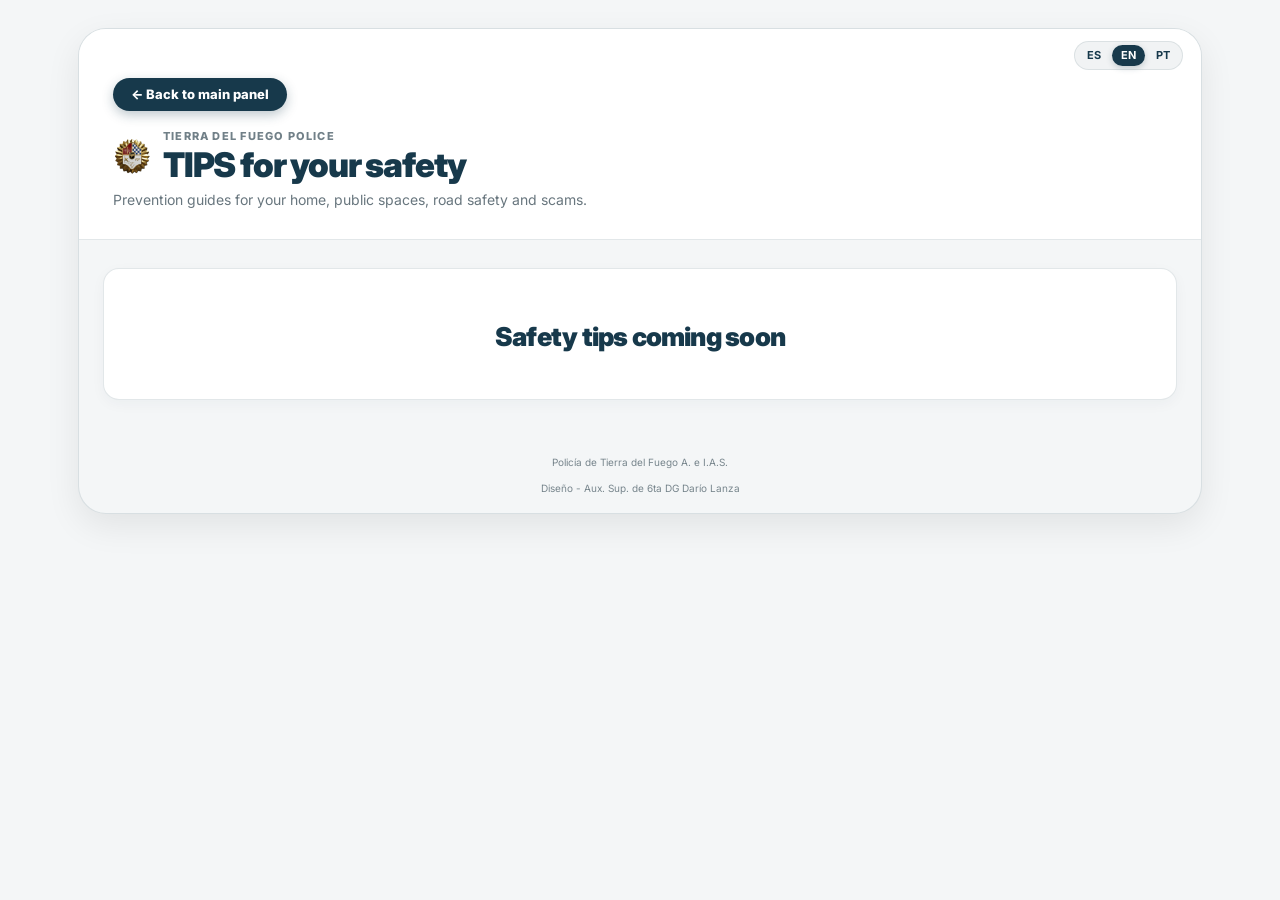
==== commit 3ce39add: "refactor: update footer branding and author information across all views" ====
--- a/consejos.html
+++ b/consejos.html
@@ -410,7 +410,10 @@
         FIN CONSEJOS TEMPORALMENTE OCULTOS -->
       </main>
 
-      <footer class="pdtf-footer">Policía de Tierra del Fuego A.e I.A.S.</footer>
+      <footer class="pdtf-footer">
+        <p>Policía de Tierra del Fuego A. e I.A.S.</p>
+        <p>Diseño - Aux. Sup. de 6ta DG Darío Lanza</p>
+      </footer>
     </div>
   </section>
 </body>
--- a/css/styles.css
+++ b/css/styles.css
@@ -468,6 +468,12 @@
   margin: 12px 0 0
 }
 
+.pdtf-footer p[data-i18n="footer_home"] {
+  font-size: 14px;
+  font-weight: 700;
+  line-height: 1.4;
+}
+
 .pdtf-share-btn {
   display: inline-flex;
   align-items: center;
@@ -1443,7 +1449,7 @@
 
 .action-btn .material-symbols-rounded {
   font-size: 20px
-}
+}
 
 /* ===== Mapa: acciones principales (protagonismo moderado, sin competir con 911 ni "Volver") ===== */
 .gps-actions {
@@ -1503,9 +1509,9 @@
 @media(min-width:1024px) {
   .pdtf-tool__title { font-size: 17px }
   .pdtf-tool__desc { font-size: 12.5px }
-}
+}
 
 /* Alinea títulos en la misma línea: todas las descripciones reservan 2 líneas */
 .pdtf-tool__desc {
   min-height: calc(2 * 1.3em)
-}
+}
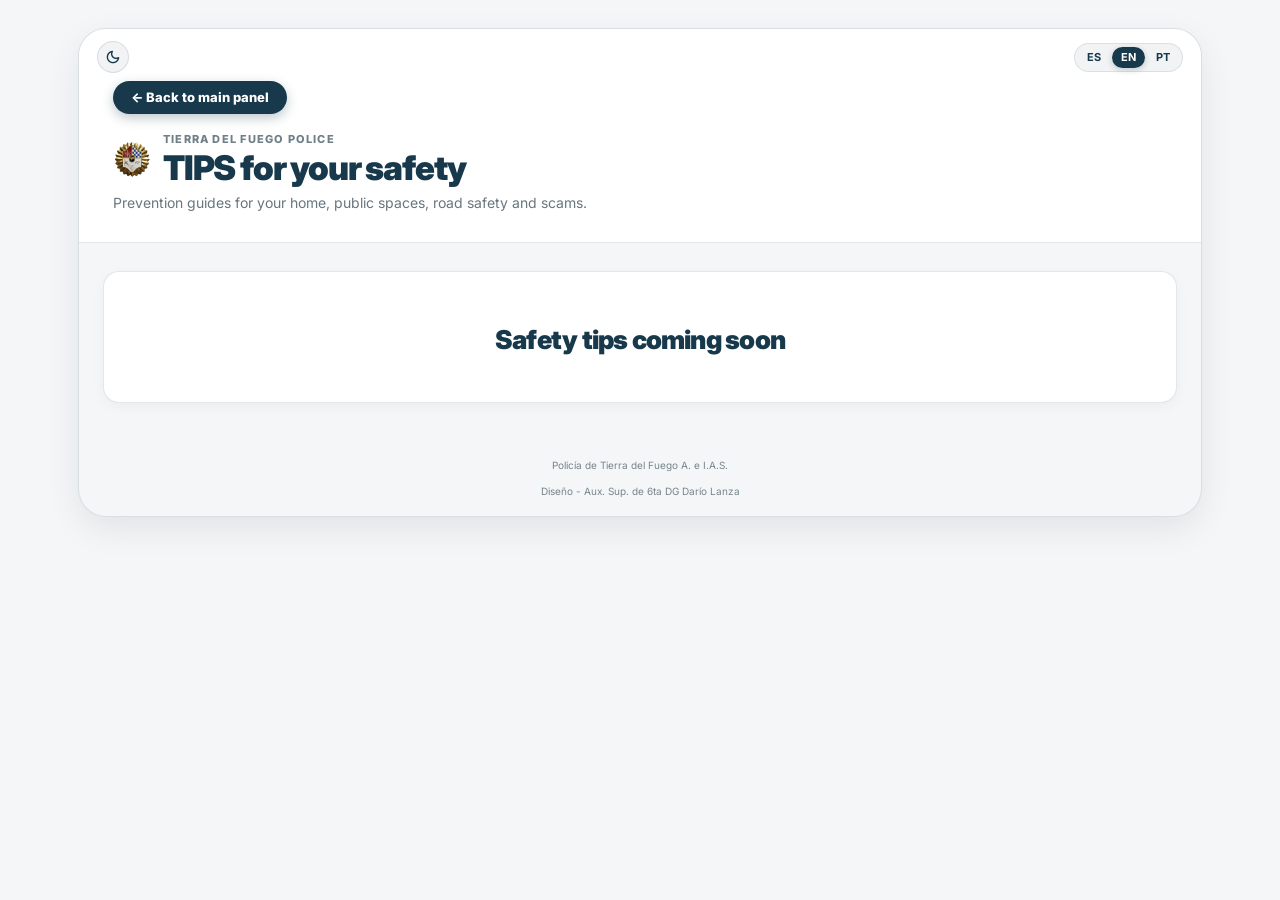
==== commit b5c0d2f9: "feat: add police stations pages and related styles and scripts" ====
--- a/consejos.html
+++ b/consejos.html
@@ -18,12 +18,15 @@
   <link rel="stylesheet" href="css/styles.css">
   <script src="js/i18n.js"></script>
   <script src="js/i18n-consejos.js"></script>
-<script src="js/pwa.js" defer></script></head>
+<script src="js/pwa.js" defer></script><script src="js/main.js" defer></script><link rel="stylesheet" href="https://fonts.googleapis.com/css2?family=Material+Symbols+Rounded:opsz,wght,FILL,GRAD@24,400,1,0&display=swap"></head>
 
 <body>
   <section class="pdtf-safety">
     <div class="pdtf-panel">
       <div class="pdtf-topbar">
+        <button type="button" id="pdtf-theme-toggle" class="pdtf-theme-btn" aria-label="Alternar modo oscuro" title="Modo oscuro / claro">
+          <span class="material-symbols-rounded" aria-hidden="true">dark_mode</span>
+        </button>
         <div class="pdtf-lang-selector" role="group" aria-label="Seleccionar idioma / Select language">
           <button type="button" class="pdtf-lang-btn is-active" data-lang="es" aria-label="Español">ES</button>
           <button type="button" class="pdtf-lang-btn" data-lang="en" aria-label="English">EN</button>
--- a/css/styles.css
+++ b/css/styles.css
@@ -94,17 +94,22 @@
   line-height: 1.45
 }
 
-/* Header de la portada: móvil = escudo x2 con kicker+título al lado, intro debajo */
+/* Header de la portada: escudo a la izquierda, kicker + título + intro apilados a la derecha */
 .pdtf-header--home {
   display: grid;
   grid-template-columns: auto 1fr;
-  column-gap: 14px;
+  column-gap: 18px;
   align-items: center
 }
 
+.pdtf-header--home > a {
+  grid-row: 1 / 4;
+  display: inline-flex;
+  align-items: center
+}
+
 .pdtf-header--home .pdtf-header__logo {
-  grid-row: 1 / 3;
-  height: 76px
+  height: 88px
 }
 
 .pdtf-header--home .pdtf-kicker {
@@ -112,12 +117,29 @@
 }
 
 .pdtf-header--home .pdtf-title {
-  align-self: start
+  align-self: center
 }
 
 .pdtf-header--home .pdtf-intro {
-  grid-column: 1 / -1;
+  grid-column: 2;
+  align-self: start;
   max-width: none
+}
+
+@media (max-width: 600px) {
+  .pdtf-header--home {
+    grid-template-columns: auto minmax(0, 1fr);
+    column-gap: 14px
+  }
+
+  .pdtf-header--home .pdtf-header__logo {
+    height: clamp(92px, 24vw, 112px);
+    max-width: 100%
+  }
+
+  .pdtf-header--home .pdtf-title {
+    font-size: clamp(19px, 5.2vw, 24px)
+  }
 }
 
 /* Escritorio: escudo grande a la izquierda; kicker, título e intro apilados a la derecha */
@@ -385,6 +407,36 @@
   height: 35px
 }
 
+.pdtf-tool--featured {
+  border-color: rgba(23, 57, 75, .32);
+  box-shadow: 0 4px 14px rgba(23, 57, 75, .08);
+}
+
+.pdtf-tool__header {
+  display: flex;
+  align-items: flex-start;
+  justify-content: space-between;
+  width: 100%;
+}
+
+.pdtf-tool__badge {
+  display: inline-flex;
+  align-items: center;
+  font-size: 10px;
+  font-weight: 800;
+  letter-spacing: .05em;
+  padding: 3px 8px;
+  border-radius: 999px;
+  background: rgba(23, 57, 75, .08);
+  color: var(--pdtf-blue);
+  line-height: 1;
+}
+
+.pdtf-tool--featured:hover .pdtf-tool__badge {
+  background: var(--pdtf-blue);
+  color: #fff;
+}
+
 .pdtf-tool__title {
   display: block;
   font-size: 13px;
@@ -400,13 +452,35 @@
   line-height: 1.3
 }
 
-/* Selector de Idiomas i18n */
+/* Selector de Idiomas i18n y Toggle Dark Mode */
 .pdtf-topbar {
   display: flex;
-  justify-content: flex-end;
+  justify-content: space-between;
   align-items: center;
   padding: 12px 18px 0;
   background: #fff;
+}
+
+.pdtf-theme-btn {
+  display: inline-flex;
+  align-items: center;
+  justify-content: center;
+  width: 32px;
+  height: 32px;
+  border: 1px solid rgba(23, 57, 75, 0.12);
+  border-radius: 999px;
+  background: rgba(23, 57, 75, 0.06);
+  color: var(--pdtf-blue);
+  cursor: pointer;
+  transition: var(--pdtf-transition);
+}
+
+.pdtf-theme-btn:hover {
+  background: rgba(23, 57, 75, 0.12);
+}
+
+.pdtf-theme-btn .material-symbols-rounded {
+  font-size: 18px;
 }
 
 .pdtf-topbar + .pdtf-header {
@@ -466,6 +540,120 @@
 
 .pdtf-footer p {
   margin: 12px 0 0
+}
+
+.pdtf-version {
+  margin-top: 6px !important;
+  font-size: 10px;
+  font-weight: 700;
+  letter-spacing: 0.06em;
+  opacity: 0.65;
+}
+
+/* ==========================================================================
+   DARK MODE (Modo Oscuro)
+   ========================================================================== */
+[data-theme="dark"] {
+  --pdtf-bg: #0b161d;
+  --pdtf-card-bg: #12232e;
+  --pdtf-muted: #9eb0ba;
+  --pdtf-line: rgba(255, 255, 255, 0.1);
+  --pdtf-shadow: 0 12px 34px rgba(0, 0, 0, 0.45);
+  --pdtf-shadow-hover: 0 12px 28px rgba(0, 0, 0, 0.55);
+}
+
+[data-theme="dark"] body {
+  color: #e6eef2;
+}
+
+[data-theme="dark"] .pdtf-topbar,
+[data-theme="dark"] .pdtf-header {
+  background: #10202a;
+}
+
+[data-theme="dark"] .pdtf-title,
+[data-theme="dark"] .pdtf-section-title,
+[data-theme="dark"] .pdtf-tool {
+  color: #e6eef2;
+}
+
+[data-theme="dark"] .pdtf-kicker {
+  color: #8fa5b2;
+}
+
+[data-theme="dark"] .pdtf-tool,
+[data-theme="dark"] .pdtf-zone-card,
+[data-theme="dark"] .comisaria-card {
+  background: var(--pdtf-card-bg);
+}
+
+[data-theme="dark"] .pdtf-tool:hover,
+[data-theme="dark"] .pdtf-zone-card:hover,
+[data-theme="dark"] .comisaria-card:hover {
+  border-color: rgba(255, 255, 255, 0.25);
+}
+
+[data-theme="dark"] .pdtf-tool__badge {
+  background: rgba(255, 255, 255, 0.1);
+  color: #e6eef2;
+}
+
+[data-theme="dark"] .pdtf-tool--featured:hover .pdtf-tool__badge {
+  background: #e6eef2;
+  color: #0b161d;
+}
+
+[data-theme="dark"] .pdtf-lang-selector {
+  background: rgba(255, 255, 255, 0.08);
+  border-color: rgba(255, 255, 255, 0.14);
+}
+
+[data-theme="dark"] .pdtf-lang-btn,
+[data-theme="dark"] .pdtf-theme-btn {
+  color: #e6eef2;
+}
+
+[data-theme="dark"] .pdtf-theme-btn {
+  background: rgba(255, 255, 255, 0.08);
+  border-color: rgba(255, 255, 255, 0.14);
+}
+
+[data-theme="dark"] .pdtf-theme-btn:hover,
+[data-theme="dark"] .pdtf-lang-btn:hover {
+  background: rgba(255, 255, 255, 0.16);
+}
+
+[data-theme="dark"] .pdtf-lang-btn.is-active {
+  background: #f2c90d;
+  color: #0f2734;
+}
+
+[data-theme="dark"] .pdtf-share-btn {
+  background: #1d465c;
+}
+
+[data-theme="dark"] .pdtf-share-modal__box {
+  background: #12232e;
+  color: #e6eef2;
+  border: 1px solid rgba(255, 255, 255, 0.12);
+}
+
+[data-theme="dark"] .gps-status-card {
+  background: var(--pdtf-card-bg);
+  border-color: var(--pdtf-line);
+  color: #e6eef2;
+}
+
+[data-theme="dark"] .gps-btn {
+  background: rgba(255, 255, 255, 0.08);
+  border-color: rgba(255, 255, 255, 0.14);
+  color: #e6eef2;
+}
+
+[data-theme="dark"] .gps-btn--active {
+  background: #f2c90d;
+  border-color: #f2c90d;
+  color: #0f2734;
 }
 
 .pdtf-footer p[data-i18n="footer_home"] {
@@ -1449,7 +1637,7 @@
 
 .action-btn .material-symbols-rounded {
   font-size: 20px
-}
+}
 
 /* ===== Mapa: acciones principales (protagonismo moderado, sin competir con 911 ni "Volver") ===== */
 .gps-actions {
@@ -1509,9 +1697,9 @@
 @media(min-width:1024px) {
   .pdtf-tool__title { font-size: 17px }
   .pdtf-tool__desc { font-size: 12.5px }
-}
+}
 
 /* Alinea títulos en la misma línea: todas las descripciones reservan 2 líneas */
 .pdtf-tool__desc {
   min-height: calc(2 * 1.3em)
-}
+}
